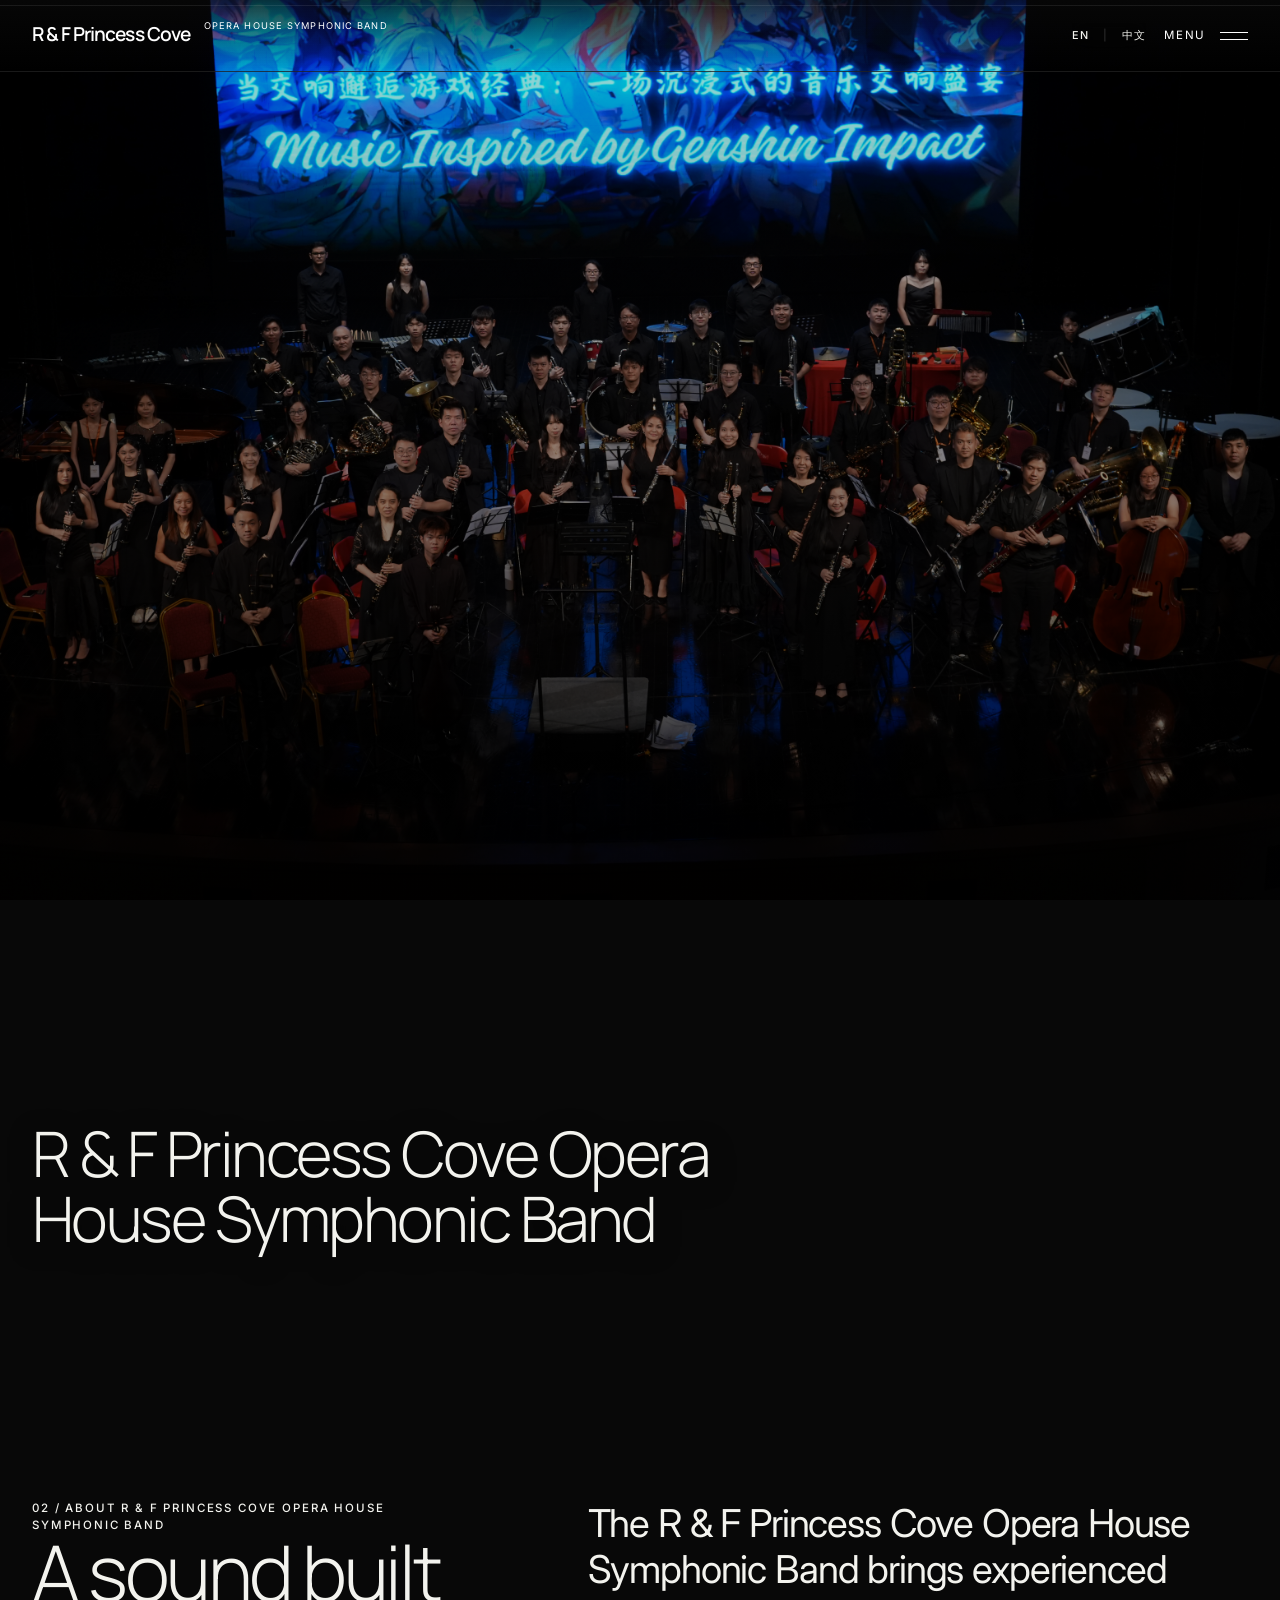
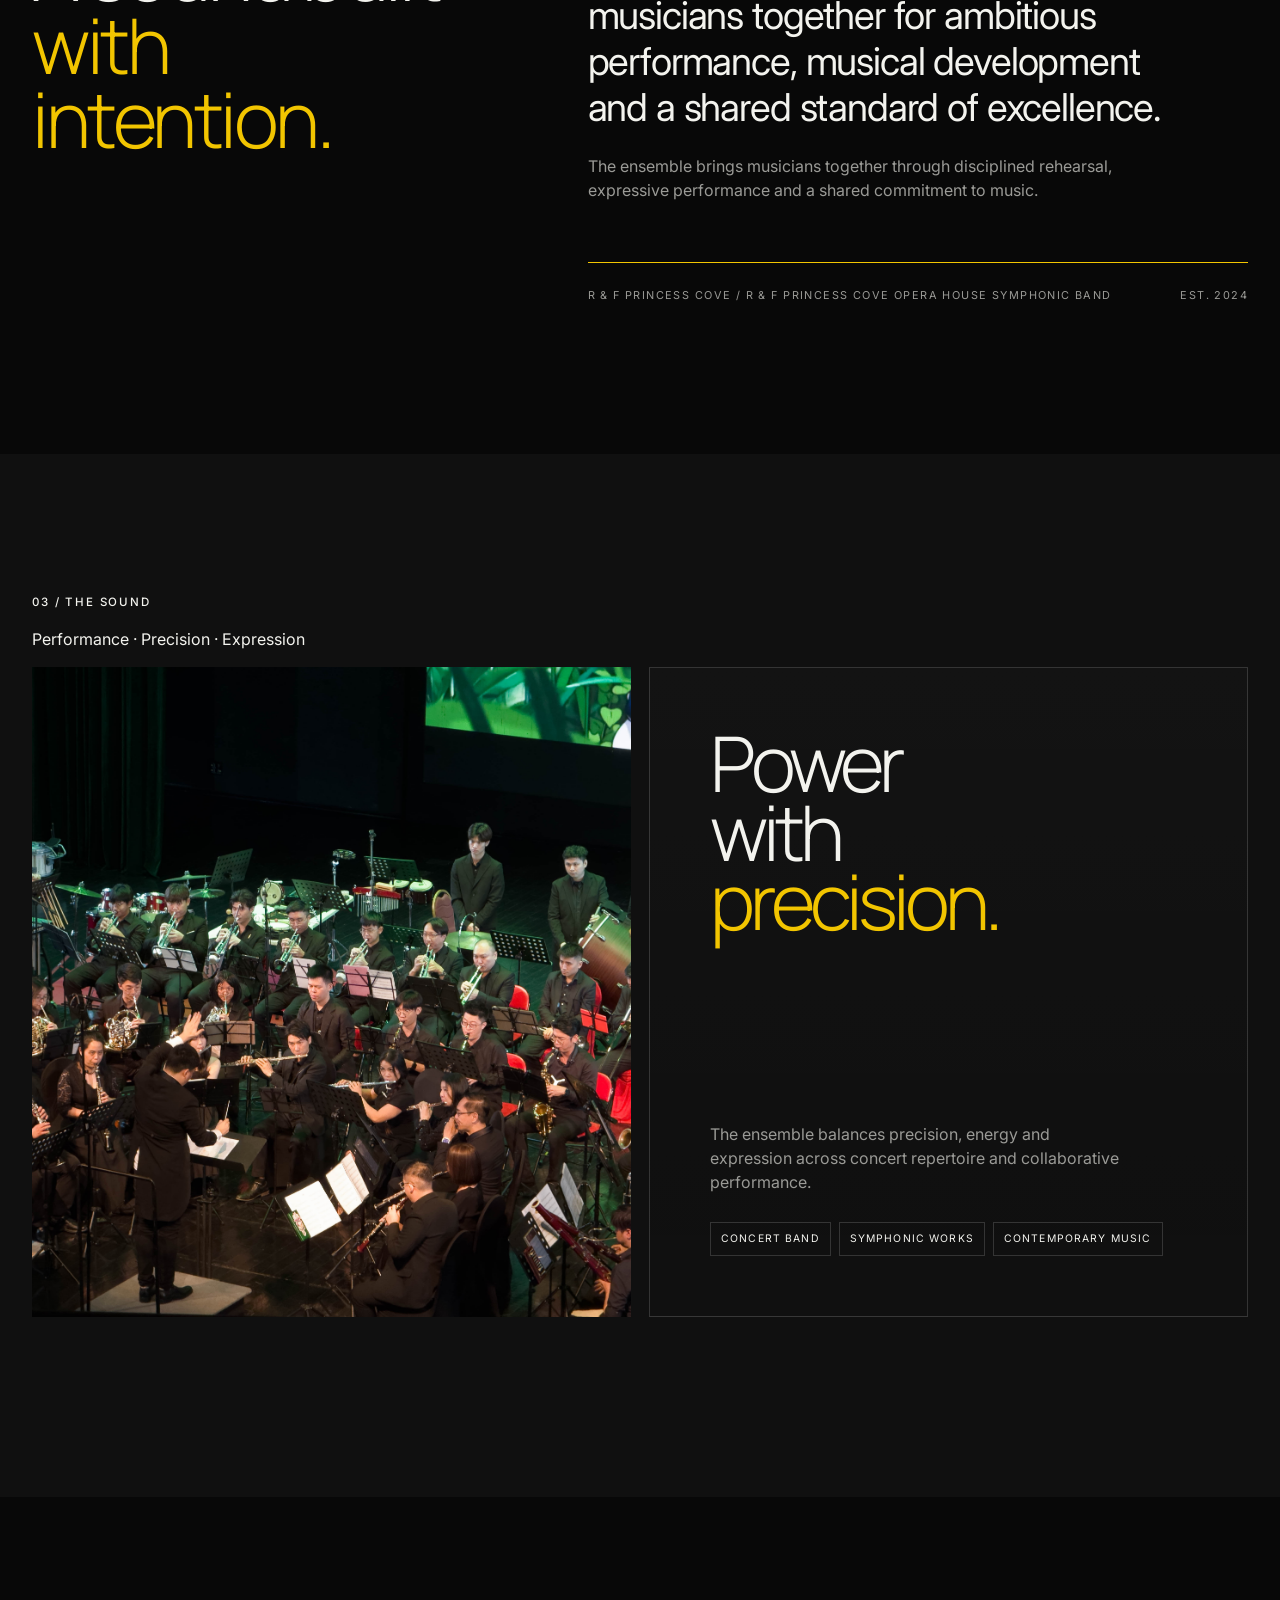
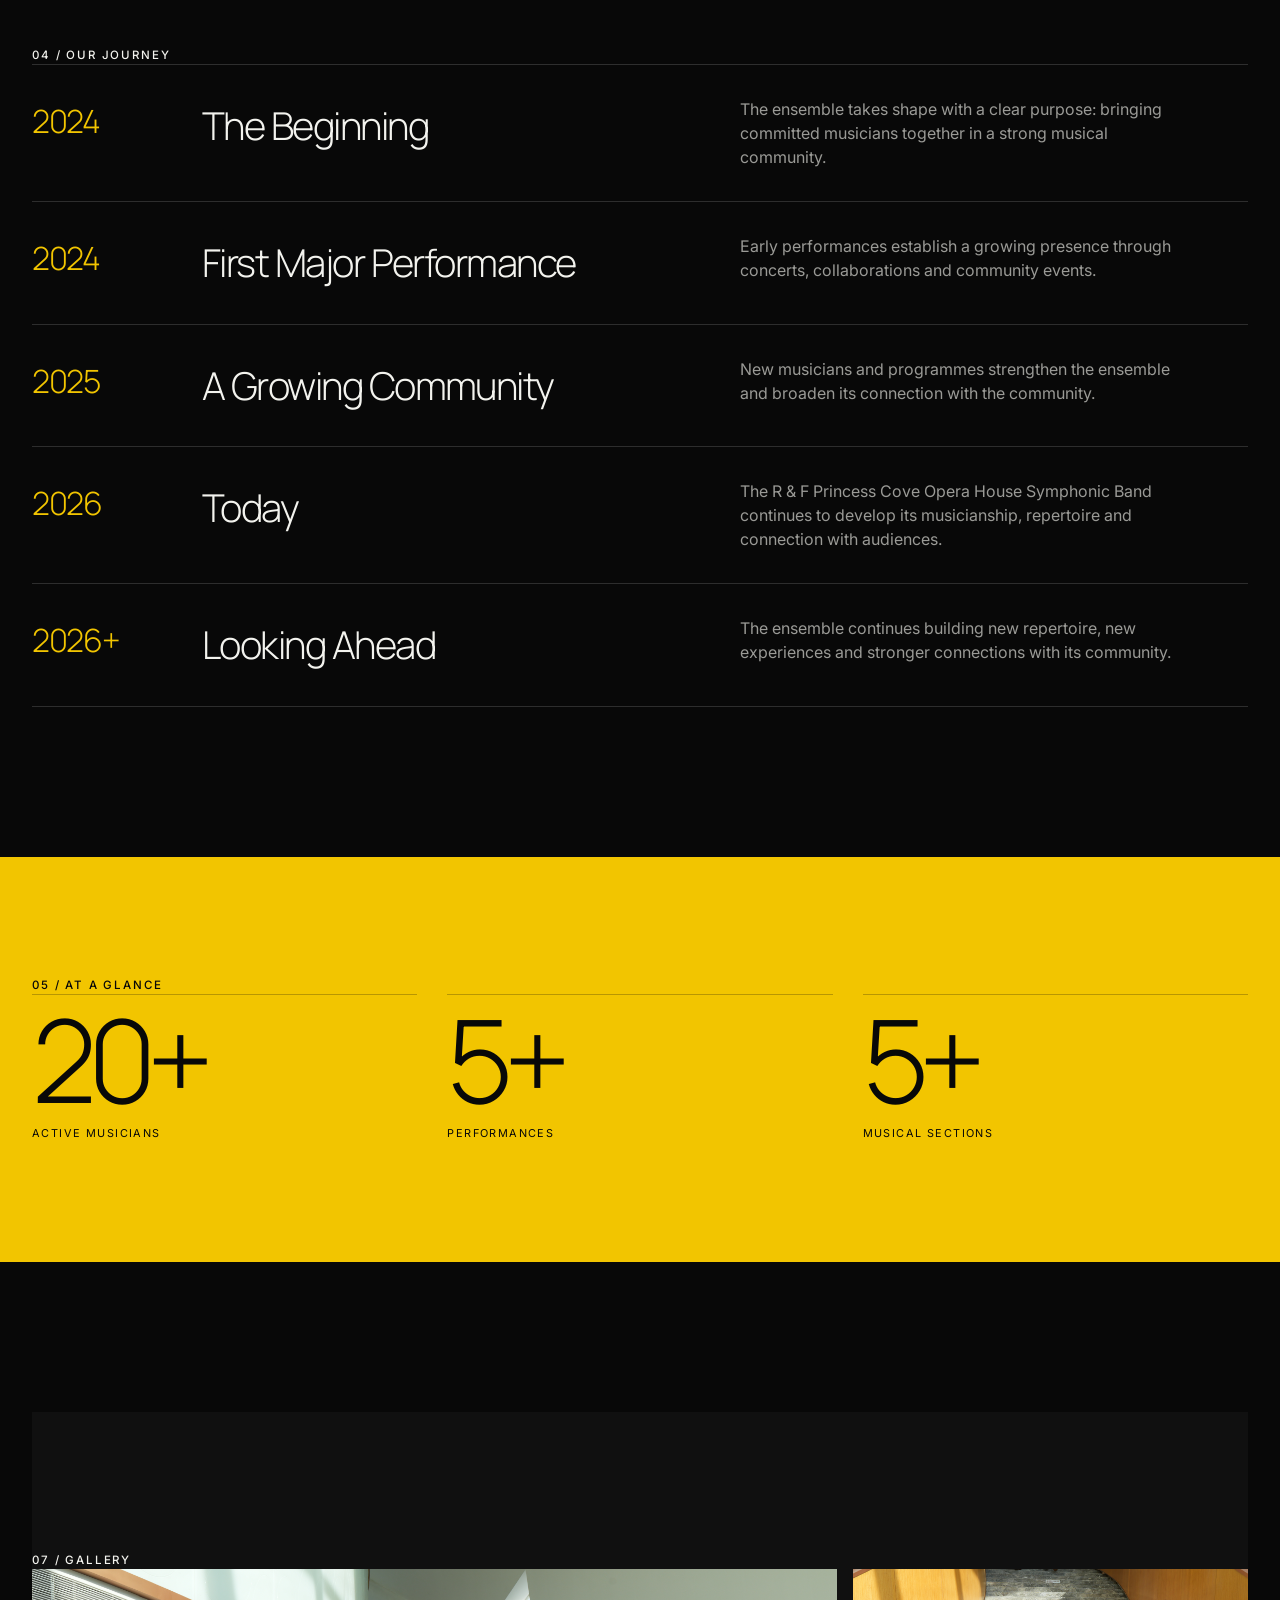
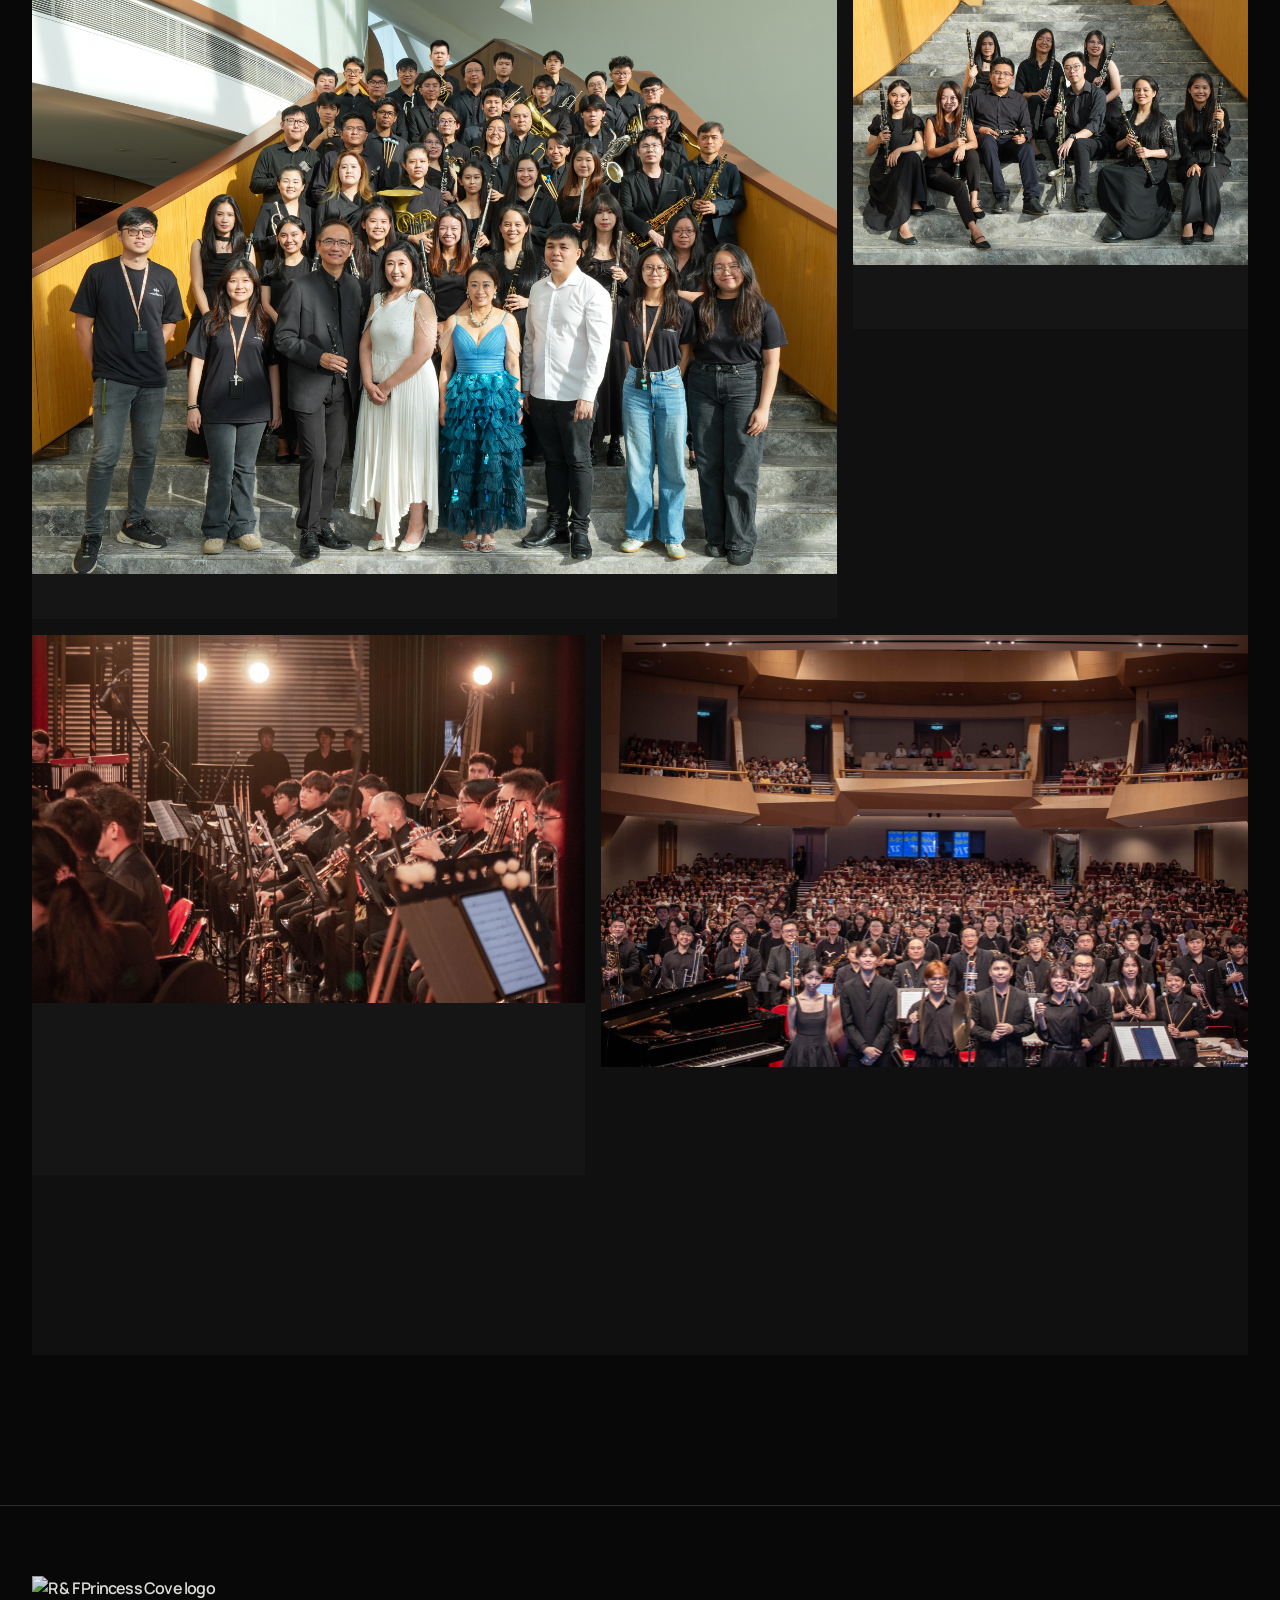
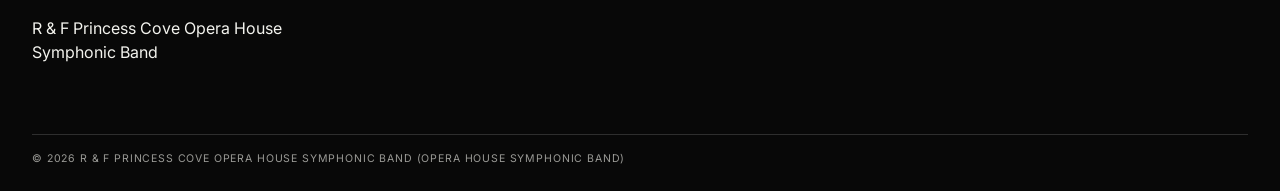
==== master-band.html @ afe21efc "first upload" ====
<!DOCTYPE html>

<html lang="en">
<head>
<meta charset="utf-8"/>
<meta content="width=device-width, initial-scale=1.0" name="viewport"/>
<meta content="Discover the R &amp; F Princess Cove Opera House Symphonic Band (Opera House Symphonic Band)." name="description"/>
<title data-bilingual="" data-en="R &amp; F Princess Cove Opera House Symphonic Band (Opera House Symphonic Band)" data-zh="查丽苏菲雅歌剧院管乐团">R &amp; F Princess Cove Opera House Symphonic Band (Opera House Symphonic Band)</title>
<link href="https://fonts.googleapis.com" rel="preconnect"/>
<link crossorigin="" href="https://fonts.gstatic.com" rel="preconnect"/>
<link href="https://fonts.googleapis.com/css2?family=Inter:wght@300;400;500&amp;family=Manrope:wght@300;400;500;600&amp;display=swap" rel="stylesheet"/>
<link href="css/base.css" rel="stylesheet"/>
<link href="css/components.css" rel="stylesheet"/>
<link href="css/band.css" rel="stylesheet"/>
</head>
<body data-page="master-band">
<a class="skip-link" data-bilingual="" data-en="Skip to content" data-zh="跳到主要内容" href="#main-content">Skip to content</a>
<div class="scroll-progress" data-scroll-progress=""></div>
<header class="site-header" data-header=""><a aria-label="R &amp; F Princess Cove home" class="brand" href="index.html"><span class="brand-mark" data-bilingual="" data-en="R &amp; F Princess Cove" data-zh="R &amp; F Princess Cove">R &amp; F Princess Cove</span><span class="brand-subtitle" data-bilingual="" data-en="OPERA HOUSE SYMPHONIC BAND" data-zh="歌剧院管乐团">OPERA HOUSE SYMPHONIC BAND</span></a><div class="header-controls"><button aria-label="Change language" class="language-toggle" data-language-switch="true" type="button"><span>EN</span><span aria-hidden="true" class="lang-divider">|</span><span>中文</span></button><button aria-controls="site-menu" aria-expanded="false" class="menu-toggle" data-menu-toggle="" type="button"><span data-bilingual="" data-en="MENU" data-zh="菜单">MENU</span><span aria-hidden="true" class="menu-icon"><i></i><i></i></span></button></div></header>
<div aria-hidden="true" class="menu-overlay" data-menu="" id="site-menu"><div class="menu-shell"><div class="menu-head"><div class="menu-brand-block"><span class="menu-kicker" data-bilingual="" data-en="R &amp; F PRINCESS COVE" data-zh="R &amp; F PRINCESS COVE">R &amp; F PRINCESS COVE</span><span class="menu-caption" data-bilingual="" data-en="OPERA HOUSE SYMPHONIC BAND" data-zh="歌剧院管乐团">OPERA HOUSE SYMPHONIC BAND</span></div><button aria-label="Close menu" class="menu-close" data-menu-toggle-close="" type="button"><span data-bilingual="" data-en="CLOSE" data-zh="关闭">CLOSE</span> ×</button></div><div class="menu-layout"><nav aria-label="Main navigation" class="menu-primary"><a class="menu-main-link" data-menu-link="" href="index.html"><span data-bilingual="" data-en="Home" data-zh="首页">Home</span><small>01</small></a><a class="menu-main-link" data-menu-link="" href="master-band.html"><span data-bilingual="" data-en="R &amp; F Princess Cove Opera House Symphonic Band" data-zh="查丽苏菲雅歌剧院管乐团">R &amp; F Princess Cove Opera House Symphonic Band</span><small>02</small></a><a class="menu-main-link" data-menu-link="" href="youth-band.html"><span data-bilingual="" data-en="R &amp; F Princess Cove Opera House Youth Symphonic Band" data-zh="查丽苏菲雅歌剧院青年团">R &amp; F Princess Cove Opera House Youth Symphonic Band</span><small>03</small></a><a class="menu-main-link" data-menu-link="" href="contact.html"><span data-bilingual="" data-en="Contact" data-zh="联系我们">Contact</span><small>04</small></a></nav><aside aria-label="Band shortcuts" class="menu-featured"><a class="menu-band-card menu-band-master" data-menu-link="" href="master-band.html"><span class="menu-band-card-bg"></span><span class="menu-band-card-copy"><span class="menu-band-meta" data-bilingual="" data-en="R &amp; F Princess Cove Opera House Symphonic Band" data-zh="查丽苏菲雅歌剧院管乐团">R &amp; F Princess Cove Opera House Symphonic Band</span><strong>01</strong><span class="menu-band-card-title" data-bilingual="" data-en="R &amp; F Princess Cove Opera House Symphonic Band" data-zh="查丽苏菲雅歌剧院管乐团">R &amp; F Princess Cove Opera House Symphonic Band</span><span class="menu-band-cta" data-bilingual="" data-en="Open page ↗" data-zh="进入页面 ↗">Open page ↗</span></span></a><a class="menu-band-card menu-band-youth" data-menu-link="" href="youth-band.html"><span class="menu-band-card-bg"></span><span class="menu-band-card-copy"><span class="menu-band-meta" data-bilingual="" data-en="Youth" data-zh="青年团">Youth</span><strong>02</strong><span class="menu-band-card-title" data-bilingual="" data-en="R &amp; F Princess Cove Opera House Youth Symphonic Band" data-zh="查丽苏菲雅歌剧院青年团">R &amp; F Princess Cove Opera House Youth Symphonic Band</span><span class="menu-band-cta" data-bilingual="" data-en="Open page ↗" data-zh="进入页面 ↗">Open page ↗</span></span></a></aside></div></div></div>
<main id="main-content">
<section class="band-hero">
<div class="band-hero-media" data-band-hero="">
<div class="media-placeholder master-placeholder"><img alt="R &amp; F Princess Cove Opera House Symphonic Band placeholder hero artwork" src="assets/images/master/hero.JPG"/></div>
<div class="band-hero-overlay"></div>
</div>
<div class="band-hero-content">
<div class="band-hero-meta">
<div>
<h1 class="band-hero-title" data-band-title="" data-bilingual="" data-en="R &amp; F Princess Cove Opera House Symphonic Band" data-zh="查丽苏菲雅歌剧院管乐团">R &amp; F Princess Cove Opera House Symphonic Band</h1>
</div>
</div>
</div>
</section>
<section class="band-intro section-dark">
<div class="container band-intro-grid">
<div>
<p class="eyebrow" data-bilingual="" data-en="02 / About R &amp; F Princess Cove Opera House Symphonic Band" data-zh="02 / 关于查丽苏菲雅歌剧院管乐团">02 / About R &amp; F Princess Cove Opera House Symphonic Band</p>
<h2 class="display-title"><span data-bilingual="" data-en="A sound built" data-zh="以音乐建立">A sound built</span><br/><em data-bilingual="" data-en="with intention." data-zh="初心与坚持。">with intention.</em></h2>
</div>
<div class="band-intro-copy">
<p data-bilingual="" data-en="The R &amp; F Princess Cove Opera House Symphonic Band brings experienced musicians together for ambitious performance, musical development and a shared standard of excellence." data-zh="R &amp; F Princess Cove Opera House Symphonic Band 汇聚经验丰富的乐手，通过高质量演出、音乐发展与共同的专业标准，持续提升团队的音乐表现。">The R &amp; F Princess Cove Opera House Symphonic Band brings experienced musicians together for ambitious performance, musical development and a shared standard of excellence.</p>
<p class="muted" data-bilingual="" data-en="The ensemble brings musicians together through disciplined rehearsal, expressive performance and a shared commitment to music." data-zh="乐团通过纪律性的排练、富有表现力的演出，以及对音乐的共同投入，将乐手凝聚在一起。">The ensemble brings musicians together through disciplined rehearsal, expressive performance and a shared commitment to music.</p>
<div class="band-intro-rule"></div>
<div class="band-intro-label"><span data-bilingual="" data-en="R &amp; F Princess Cove / R &amp; F Princess Cove Opera House Symphonic Band" data-zh="R &amp; F Princess Cove / 查丽苏菲雅歌剧院管乐团">R &amp; F Princess Cove / R &amp; F Princess Cove Opera House Symphonic Band</span><span data-bilingual="" data-en="EST. 2024" data-zh="成立于 2024">EST. 2024</span></div>
</div>
</div>
</section>
<section class="sound-section">
<div class="container">
<div class="section-heading-row">
<p class="eyebrow" data-bilingual="" data-en="03 / The Sound" data-zh="03 / 音乐表现">03 / The Sound</p>
<p class="section-note" data-bilingual="" data-en="Performance · Precision · Expression" data-zh="精准 · 的演奏">Performance · Precision · Expression</p>
</div>
<div class="sound-grid">
<div class="sound-feature media-placeholder master-placeholder"><img alt="R &amp; F Princess Cove Opera House Symphonic Band performance placeholder" loading="lazy" src="assets/images/master/Band00.jpg"/></div>
<div class="sound-copy">
<h2 class="master-sound-title"><span data-bilingual="" data-en="Power" data-zh="掌握">Power</span><br/><span data-bilingual="" data-en="with" data-zh="精准的">with</span><br/><em data-bilingual="" data-en="precision." data-zh="演奏">precision.</em></h2>
<div>
<p data-bilingual="" data-en="The ensemble balances precision, energy and expression across concert repertoire and collaborative performance." data-zh="乐团在音乐会曲目与合作演出中，兼顾精准、能量与表现力。">The ensemble balances precision, energy and expression across concert repertoire and collaborative performance.</p>
<div class="sound-tags" style="margin-top:28px;">
<span data-bilingual="" data-en="Concert Band" data-zh="管乐团作品">Concert Band</span><span data-bilingual="" data-en="Symphonic Works" data-zh="交响作品">Symphonic Works</span><span data-bilingual="" data-en="Contemporary Music" data-zh="当代音乐">Contemporary Music</span>
</div>
</div>
</div>
</div>
</div>
</section>
<section class="timeline-section section-dark">
<div class="container">
<div class="section-heading-row">
<p class="eyebrow" data-bilingual="" data-en="04 / Our Journey" data-zh="04 / 乐团历程">04 / Our Journey</p>
</div>
<div class="timeline">
<article class="timeline-item"><div class="timeline-year">2024</div><h3 data-bilingual="" data-en="The Beginning" data-zh="创立">The Beginning</h3><p data-bilingual="" data-en="The ensemble takes shape with a clear purpose: bringing committed musicians together in a strong musical community." data-zh="乐团以明确的目标成立，将投入音乐的乐手凝聚成一个紧密的音乐社群。">The ensemble takes shape with a clear purpose: bringing committed musicians together in a strong musical community.</p></article>
<article class="timeline-item"><div class="timeline-year">2024</div><h3 data-bilingual="" data-en="First Major Performance" data-zh="首次重要演出">First Major Performance</h3><p data-bilingual="" data-en="Early performances establish a growing presence through concerts, collaborations and community events." data-zh="早期通过音乐会、合作演出与社区活动逐步建立乐团的舞台经验与影响力。">Early performances establish a growing presence through concerts, collaborations and community events.</p></article>
<article class="timeline-item"><div class="timeline-year">2025</div><h3 data-bilingual="" data-en="A Growing Community" data-zh="不断成长的社群">A Growing Community</h3><p data-bilingual="" data-en="New musicians and programmes strengthen the ensemble and broaden its connection with the community." data-zh="更多乐手与音乐项目加入，让乐团持续成长，并扩大与社区之间的联系。">New musicians and programmes strengthen the ensemble and broaden its connection with the community.</p></article>
<article class="timeline-item"><div class="timeline-year">2026</div><h3 data-bilingual="" data-en="Today" data-zh="现在">Today</h3><p data-bilingual="" data-en="The R &amp; F Princess Cove Opera House Symphonic Band continues to develop its musicianship, repertoire and connection with audiences." data-zh="查丽苏菲雅歌剧院管乐团持续提升演奏能力、丰富曲目，并加强与观众之间的联系。">The R &amp; F Princess Cove Opera House Symphonic Band continues to develop its musicianship, repertoire and connection with audiences.</p></article>
<article class="timeline-item"><div class="timeline-year">2026+</div><h3 data-bilingual="" data-en="Looking Ahead" data-zh="展望未来">Looking Ahead</h3><p data-bilingual="" data-en="The ensemble continues building new repertoire, new experiences and stronger connections with its community." data-zh="乐团将继续拓展新的曲目、演出经验，并与社区建立更紧密的联系。">The ensemble continues building new repertoire, new experiences and stronger connections with its community.</p></article></div>
</div>
</section>
<section class="band-numbers">
<div class="container">
<div class="section-heading-row dark-heading">
<p class="eyebrow" data-bilingual="" data-en="05 / At a glance" data-zh="05 / 数据一览">05 / At a glance</p>
</div>
<div class="band-number-grid">
<div class="band-number"><strong>20+</strong><span data-bilingual="" data-en="Active Musicians" data-zh="活跃乐手">Active Musicians</span></div>
<div class="band-number"><strong>5+</strong><span data-bilingual="" data-en="Performances" data-zh="演出">Performances</span></div>
<div class="band-number"><strong>5+</strong><span data-bilingual="" data-en="Musical Sections" data-zh="声部">Musical Sections</span></div>
</div>
</div>
</section>
<section class="activity-section section-dark">
<div class="container activity-grid">
<!--<div>
<p class="eyebrow" data-bilingual="" data-en="06 / What We Do" data-zh="06 / 我们的工作">06 / What We Do</p>
<h2 class="display-title"><span data-bilingual="" data-en="More than" data-zh="不只是">More than</span><br/><em data-bilingual="" data-en="performance." data-zh="演出。">performance.</em></h2>
<p class="muted" data-bilingual="" data-en="Rehearsals, performances and collaborative projects form the rhythm of the ensemble throughout the year." data-zh="排练、演出与合作项目构成乐团全年音乐活动的节奏。" style="max-width:470px;margin-top:32px;">Rehearsals, performances and collaborative projects form the rhythm of the ensemble throughout the year.</p>
</div>
<div class="activity-list">
<div class="activity"><span class="activity-index">01</span><span class="activity-title" data-bilingual="" data-en="Concert Performances" data-zh="音乐会演出">Concert Performances</span><span class="activity-arrow">↗</span></div>
<div class="activity"><span class="activity-index">02</span><span class="activity-title" data-bilingual="" data-en="Community Events" data-zh="社区活动">Community Events</span><span class="activity-arrow">↗</span></div>
<div class="activity"><span class="activity-index">03</span><span class="activity-title" data-bilingual="" data-en="Collaborations" data-zh="合作演出">Collaborations</span><span class="activity-arrow">↗</span></div>
<div class="activity"><span class="activity-index">04</span><span class="activity-title" data-bilingual="" data-en="Musician Development" data-zh="乐手发展">Musician Development</span><span class="activity-arrow">↗</span></div>
</div>
</div>
</section> -->
<section class="band-gallery">
<div class="container">
<div class="section-heading-row">
<p class="eyebrow" data-bilingual="" data-en="07 / Gallery" data-zh="07 / 相册">07 / Gallery</p>
</div>
<div class="band-gallery-grid">
<div class="band-gallery-tile large media-placeholder master-placeholder"><img alt="R &amp; F Princess Cove Opera House Symphonic Band concert placeholder" loading="lazy" src="assets/images/master/Band01.jpg"/></div>
<div class="band-gallery-tile media-placeholder"><img alt="R &amp; F Princess Cove Opera House Symphonic Band rehearsal placeholder" loading="lazy" src="assets/images/master/Band02.jpg"/></div>
<div class="band-gallery-tile tall media-placeholder"><img alt="R &amp; F Princess Cove Opera House Symphonic Band section placeholder" loading="lazy" src="assets/images/master/Band03.jpg"/></div>
<div class="band-gallery-tile wide media-placeholder"><img alt="R &amp; F Princess Cove Opera House Symphonic Band community placeholder" loading="lazy" src="assets/images/master/Band04.jpg"/></div>
</div>
</div>
</section>
<section class="band-cta section-dark">
<div class="container band-cta-inner">
<div class="band-cta-copy">
<p class="eyebrow" data-bilingual="" data-en="08 / Interested in joining?" data-zh="08 / 有兴趣加入？">08 / Interested in joining?</p>
<h2 class="display-title"><span data-bilingual="" data-en="Find your place" data-zh="找到属于你的">Find your place</span><br/><em data-bilingual="" data-en="in the R &amp; F Princess Cove Opera House Symphonic Band." data-zh="查丽苏菲雅歌剧院管乐团中的位置。">in the R &amp; F Princess Cove Opera House Symphonic Band.</em></h2>
<p data-bilingual="" data-en="Interested musicians can use the contact information provided by the organisation to learn more about membership and enquiries." data-zh="有兴趣的乐手可通过网站提供的负责人资讯，了解加入方式及相关咨询。">Interested musicians can use the contact information provided by the organisation to learn more about membership and enquiries.</p>
</div>
<div class="join-links">
<a class="button button-light" data-bilingual="" data-en="R &amp; F Princess Cove Opera House Symphonic Band Contact" data-zh="查丽苏菲雅歌剧院管乐团 联系方式" href="contact.html#master-contact">R &amp; F Princess Cove Opera House Symphonic Band Contact</a>
<a class="button button-outline" data-bilingual="" data-en="Explore R &amp; F Princess Cove Opera House Youth Symphonic Band" data-zh="探索查丽苏菲雅歌剧院青年团" href="youth-band.html">Explore R &amp; F Princess Cove Opera House Youth Symphonic Band</a>
</div>
</div>
</section>
</main>
<footer class="site-footer">
<div class="container footer-top">
<div><div class="footer-mark"><img alt="R &amp; F Princess Cove logo" src="https://jb-princesscove.com/assets/rnf-princess-cove-logo-CxdgSK-x.png"/></div><p>R &amp; F Princess Cove Opera House<br/>Symphonic Band</p></div>
</div>
<div class="container footer-bottom"><span data-bilingual="" data-en="© 2026 R &amp; F Princess Cove Opera House Symphonic Band (Opera House Symphonic Band)" data-zh="© 2026 R &amp; F Princess Cove Opera House Symphonic Band (Opera House Symphonic Band)">© 2026 R &amp; F Princess Cove Opera House Symphonic Band (Opera House Symphonic Band)</span></div>
</footer>
<script src="https://cdn.jsdelivr.net/npm/gsap@3.13.0/dist/gsap.min.js"></script>
<script src="https://cdn.jsdelivr.net/npm/gsap@3.13.0/dist/ScrollTrigger.min.js"></script>
<script src="js/language.js"></script>
<script src="js/navigation.js"></script>
<script>
    if (window.gsap) {
      gsap.registerPlugin(ScrollTrigger);
      const media = document.querySelector('[data-band-hero]');
      const title = document.querySelector('[data-band-title]');
      const line = document.querySelector('.band-hero-scroll .scroll-line');
      gsap.timeline({scrollTrigger:{trigger:'.band-hero',start:'top top',end:'bottom bottom',scrub:1}})
        .to(media,{scale:.80,borderRadius:18,ease:'none'},0)
        .to(line,{scaleY:0,transformOrigin:'top',ease:'none'},0);
      gsap.utils.toArray('.timeline-item, .activity, .band-gallery-tile').forEach((el,i)=>{
        gsap.from(el,{y:45,opacity:0,duration:.8,ease:'power3.out',scrollTrigger:{trigger:el,start:'top 84%',once:true},delay:(i%4)*.03});
      });
    }
  </script>
</body>
</html>
---- css/base.css ----
:root {
  --black: #080808;
  --black-soft: #101010;
  --white: #f3f3ee;
  --gray: #9a9a96;
  --line: rgba(243, 243, 238, 0.16);
  --yellow: #f2c500;
  --yellow-soft: #f6d64b;
  --container: min(1220px, calc(100vw - 64px));
  --display: 'Manrope', sans-serif;
  --body: 'Inter', sans-serif;
}

* { box-sizing: border-box; }
html { scroll-behavior: smooth; scroll-padding-top: 90px; }
body {
  margin: 0;
  overflow-x: hidden;
  background: var(--black);
  color: var(--white);
  font-family: var(--body);
  font-weight: 400;
  line-height: 1.5;
}
body.menu-open { overflow: hidden; }
a { color: inherit; text-decoration: none; }
button { font: inherit; }
img { display: block; width: 100%; }

.container { width: var(--container); margin: 0 auto; }
.section-dark { background: var(--black); }
.section-yellow { background: var(--yellow); color: var(--black); }

.eyebrow {
  margin: 0;
  font-size: 0.72rem;
  letter-spacing: 0.16em;
  text-transform: uppercase;
  font-weight: 500;
}

.display-title {
  margin: 0;
  font-family: var(--display);
  font-size: clamp(3.2rem, 7vw, 7.5rem);
  line-height: 0.92;
  font-weight: 300;
  letter-spacing: -0.06em;
}
.display-title em { font-style: normal; color: var(--yellow); }
.muted { color: var(--gray); }

@media (max-width: 800px) {
  :root { --container: min(100% - 36px, 680px); }
  .display-title { font-size: clamp(3rem, 15vw, 5rem); }
}

/* V5 visual system refinement */
::selection { background: var(--yellow); color: var(--black); }
html { scrollbar-color: var(--yellow) var(--black); }
body { -webkit-font-smoothing: antialiased; text-rendering: optimizeLegibility; }
img { height: auto; }
.display-title em { text-wrap: balance; }

.scroll-progress {
  position: fixed;
  inset: 0 auto auto 0;
  z-index: 100;
  height: 2px;
  width: 0%;
  background: var(--yellow);
  transform-origin: left center;
  pointer-events: none;
}

.reveal-up { will-change: transform, opacity; }

@media (prefers-reduced-motion: reduce) {
  html { scroll-behavior: auto; }
  *, *::before, *::after { animation-duration: .001ms !important; animation-iteration-count: 1 !important; transition-duration: .001ms !important; }
}

.contact-option { position:relative; overflow:hidden; }
.contact-option::after { content:''; position:absolute; left:0; bottom:0; width:70px; height:2px; background:var(--yellow); transform:scaleX(0); transform-origin:left; transition:transform .35s ease; }
.contact-option:hover::after { transform:scaleX(1); }
.contact-option h2 { transition:color .25s ease, transform .25s ease; }
.contact-option:hover h2 { color:var(--yellow); transform:translateX(4px); }


/* V7 accessibility + interaction polish */
:focus-visible {
  outline: 2px solid var(--yellow);
  outline-offset: 5px;
}
button, a { -webkit-tap-highlight-color: transparent; }
::selection { background: var(--yellow); color: var(--black); }
.media-placeholder { background: #151515; }
@media (max-width: 600px) {
  html { scroll-padding-top: 72px; }
}


.skip-link {
  position: fixed;
  top: 10px;
  left: 10px;
  z-index: 120;
  padding: 10px 14px;
  background: var(--yellow);
  color: var(--black);
  transform: translateY(-150%);
  transition: transform .2s ease;
  font-size: .72rem;
  letter-spacing: .08em;
  text-transform: uppercase;
}
.skip-link:focus { transform: translateY(0); }


/* V12 typography stability: large titles stay readable and do not overlap. */
.display-title {
  font-size: clamp(2.8rem, 6vw, 6.2rem);
  line-height: .96;
  letter-spacing: -.045em;
  max-width: 12ch;
  text-wrap: balance;
  overflow-wrap: anywhere;
}

@media (max-width: 700px) {
  .display-title {
    font-size: clamp(2.35rem, 11vw, 4.4rem);
    line-height: .98;
    max-width: 10ch;
  }
}
---- css/components.css ----
.site-header {
  position: fixed;
  inset: 0 0 auto;
  z-index: 50;
  display: flex;
  justify-content: space-between;
  align-items: flex-start;
  padding: 28px 32px;
  pointer-events: none;
  mix-blend-mode: difference;
}
.site-header > * { pointer-events: auto; }

.brand { display: inline-flex; align-items: flex-start; gap: 14px; color: white; }
.brand-mark, .footer-mark {
  font-family: var(--display);
  font-weight: 600;
  letter-spacing: -0.05em;
}
.brand-mark { font-size: 1.2rem; }
.brand-subtitle { font-size: 0.58rem; line-height: 1.25; letter-spacing: 0.12em; }

.menu-toggle {
  border: 0;
  background: transparent;
  color: white;
  display: flex;
  gap: 14px;
  align-items: center;
  cursor: pointer;
  font-size: 0.72rem;
  letter-spacing: 0.15em;
}
.menu-icon { width: 28px; display: grid; gap: 6px; }
.menu-icon i { display: block; height: 1px; width: 100%; background: currentColor; transition: transform .3s ease; }
.menu-toggle[aria-expanded="true"] .menu-icon i:first-child { transform: translateY(3.5px) rotate(45deg); }
.menu-toggle[aria-expanded="true"] .menu-icon i:last-child { transform: translateY(-3.5px) rotate(-45deg); }

.menu-overlay {
  position: fixed;
  inset: 0;
  z-index: 40;
  background: var(--black);
  transform: translateY(-100%);
  visibility: hidden;
}
.menu-inner { min-height: 100%; width: var(--container); margin: 0 auto; padding: 150px 0 40px; display: flex; flex-direction: column; }
.menu-links { margin-top: 32px; display: grid; }
.menu-links a {
  display: flex;
  justify-content: space-between;
  align-items: baseline;
  border-bottom: 1px solid var(--line);
  padding: 18px 0 22px;
  font-family: var(--display);
  font-weight: 300;
  font-size: clamp(3rem, 7vw, 7rem);
  letter-spacing: -0.06em;
  transition: color .25s ease, padding-left .25s ease;
}
.menu-links a span { font-family: var(--body); font-size: .72rem; color: var(--gray); letter-spacing: .1em; }
.menu-links a:hover { color: var(--yellow); padding-left: 14px; }
.menu-footer { margin-top: auto; padding-top: 24px; display: flex; justify-content: space-between; color: var(--gray); font-size: .7rem; letter-spacing: .08em; text-transform: uppercase; }

.button {
  display: inline-flex;
  gap: 18px;
  align-items: center;
  justify-content: space-between;
  padding: 15px 18px;
  min-width: 190px;
  border: 1px solid transparent;
  text-transform: uppercase;
  letter-spacing: .12em;
  font-size: .68rem;
  transition: transform .25s ease, background .25s ease, color .25s ease;
}
.button:hover { transform: translateY(-3px); }
.button-light { background: var(--white); color: var(--black); }
.button-light:hover { background: var(--yellow); }
.button-outline { border-color: rgba(243,243,238,.4); color: var(--white); }
.button-outline:hover { border-color: var(--yellow); color: var(--yellow); }

.text-link {
  display: inline-flex;
  gap: 10px;
  align-items: center;
  text-transform: uppercase;
  letter-spacing: .12em;
  font-size: .68rem;
  border-bottom: 1px solid var(--yellow);
  padding-bottom: 5px;
}
.text-link span { color: var(--yellow); }

@media (max-width: 700px) {
  .site-header { padding: 20px 18px; }
  .brand-subtitle { display: none; }
  .menu-inner { padding-top: 120px; }
  .menu-links a { font-size: clamp(2.8rem, 15vw, 5rem); }
  .menu-footer { flex-direction: column; gap: 6px; }
}

/* Global footer refinement */
.site-footer {
  background: var(--black);
  border-top: 1px solid var(--line);
  padding: 70px 0 24px;
}
.site-footer .footer-grid {
  width: var(--container);
  margin: 0 auto;
  display: grid;
  grid-template-columns: 1.2fr .8fr .8fr;
  gap: 40px;
}
.site-footer .footer-brand {
  font-family: var(--display);
  font-size: clamp(2.5rem, 6vw, 6.5rem);
  font-weight: 300;
  line-height: .9;
  letter-spacing: -.06em;
}
.site-footer .footer-meta {
  color: var(--gray);
  font-size: .7rem;
  letter-spacing: .1em;
  text-transform: uppercase;
}
.site-footer .footer-links { display:grid; gap:10px; align-content:start; }
.site-footer .footer-links a { color:var(--white); font-size:.8rem; }
.site-footer .footer-links a:hover { color:var(--yellow); }
.site-footer .footer-bottom {
  width: var(--container);
  margin: 70px auto 0;
  padding-top: 16px;
  border-top: 1px solid var(--line);
  display:flex;
  justify-content:space-between;
  gap:20px;
  color:var(--gray);
  font-size:.66rem;
  letter-spacing:.08em;
  text-transform:uppercase;
}
@media (max-width:800px) {
  .site-footer .footer-grid { grid-template-columns:1fr; gap:28px; }
  .site-footer .footer-bottom { flex-direction:column; margin-top:45px; }
}

/* V5 navigation / control polish */
.site-header::after {
  content: '';
  position: absolute;
  inset: 0;
  height: 1px;
  background: rgba(243,243,238,.18);
  transform: translateY(calc(100% + 4px));
  opacity: .45;
}
.brand { transition: opacity .25s ease, transform .25s ease; }
.brand:hover { opacity: .78; transform: translateY(-1px); }
.menu-toggle { position: relative; padding: 7px 0; }
.menu-toggle::after { content:''; position:absolute; left:0; right:42px; bottom:0; height:1px; background: currentColor; transform: scaleX(0); transform-origin:left; transition:transform .3s ease; }
.menu-toggle:hover::after { transform:scaleX(1); }
.button, .text-link { position:relative; overflow:hidden; }
.button span, .text-link span { display:inline-block; transition: transform .3s ease; }
.button:hover span, .text-link:hover span { transform: translate(3px,-3px); }
.site-footer .footer-mark { width: min(260px, 70vw); }
.site-footer .footer-mark img { width:100%; max-width:260px; opacity:.9; }

@media (max-width:700px) {
  .site-header::after { transform: translateY(calc(100% + 2px)); }
  .site-footer .footer-mark { width: 220px; }
}


/* V7 header state */
.site-header.is-scrolled {
  background: rgba(8,8,8,.72);
  backdrop-filter: blur(14px);
  -webkit-backdrop-filter: blur(14px);
}
.site-header.is-scrolled::after { opacity: .8; }
.menu-overlay { overscroll-behavior: contain; }
.menu-links a[aria-current="page"] { color: var(--yellow); }
@media (max-width: 700px) {
  .site-header.is-scrolled { background: rgba(8,8,8,.82); }
}

/* V8 menu redesign ------------------------------------------------------- */
.menu-overlay {
  position: fixed;
  inset: 0;
  z-index: 60;
  visibility: hidden;
  opacity: 0;
  background: var(--black);
  color: var(--white);
  transform: translateY(-8px);
  overflow-y: auto;
  overscroll-behavior: contain;
}
.menu-shell {
  width: var(--container);
  min-height: 100%;
  margin: 0 auto;
  padding: 118px 0 28px;
  display: flex;
  flex-direction: column;
}
.menu-topline,
.menu-bottomline {
  display: flex;
  justify-content: space-between;
  align-items: center;
  gap: 20px;
}
.menu-topline {
  padding-bottom: 22px;
  border-bottom: 1px solid var(--line);
}
.menu-page-label,
.menu-bottomline {
  color: var(--gray);
  font-size: .68rem;
  letter-spacing: .11em;
  text-transform: uppercase;
}
.menu-layout {
  flex: 1;
  display: grid;
  grid-template-columns: minmax(0, 1.12fr) minmax(300px, .78fr);
  gap: clamp(40px, 7vw, 110px);
  padding: 42px 0 58px;
}
.menu-primary {
  display: flex;
  flex-direction: column;
  justify-content: center;
}
.menu-main-link {
  position: relative;
  display: grid;
  grid-template-columns: minmax(0, 1fr) auto;
  align-items: baseline;
  gap: 20px;
  padding: 12px 0 18px;
  border-bottom: 1px solid var(--line);
  color: var(--white);
  overflow: hidden;
}
.menu-main-link::before {
  content: '';
  position: absolute;
  inset: auto 0 0;
  height: 2px;
  background: var(--yellow);
  transform: scaleX(0);
  transform-origin: left;
  transition: transform .45s cubic-bezier(.22,.8,.2,1);
}
.menu-main-link > span {
  font-family: var(--display);
  font-size: clamp(2.8rem, 6.2vw, 6.7rem);
  font-weight: 300;
  line-height: .9;
  letter-spacing: -.065em;
  transition: color .35s ease, transform .45s cubic-bezier(.22,.8,.2,1);
}
.menu-main-link small {
  color: var(--gray);
  font-size: .68rem;
  letter-spacing: .12em;
  transition: color .3s ease;
}
.menu-main-link:hover > span,
.menu-main-link.current > span,
.menu-main-link:hover small,
.menu-main-link.current small {
  color: var(--yellow);
}
.menu-main-link:hover > span { transform: translateX(8px); }
.menu-main-link:hover::before,
.menu-main-link.current::before { transform: scaleX(1); }

.menu-featured {
  display: flex;
  flex-direction: column;
  justify-content: center;
  min-width: 0;
}
.menu-featured > .eyebrow { margin-bottom: 16px; }
.menu-band-list { display: grid; gap: 12px; }
.menu-band-card {
  position: relative;
  display: block;
  min-height: 210px;
  overflow: hidden;
  border: 1px solid rgba(243,243,238,.18);
  background: #121212;
}
.menu-band-card-bg {
  position: absolute;
  inset: 0;
  background-size: cover;
  background-position: center;
  opacity: .48;
  transform: scale(1.02);
  transition: transform .75s cubic-bezier(.22,.8,.2,1), opacity .45s ease;
}
.menu-band-master .menu-band-card-bg {
  background-image: linear-gradient(135deg, rgba(242,197,0,.16), rgba(8,8,8,.72)), url('../assets/images/master/hero.svg');
}
.menu-band-youth .menu-band-card-bg {
  background-image: linear-gradient(135deg, rgba(242,197,0,.12), rgba(8,8,8,.72)), url('../assets/images/youth/hero.svg');
}
.menu-band-card::after {
  content: '';
  position: absolute;
  inset: 0;
  background: linear-gradient(180deg, rgba(8,8,8,.04), rgba(8,8,8,.86));
}
.menu-band-card-copy {
  position: relative;
  z-index: 2;
  height: 100%;
  min-height: 210px;
  padding: 22px;
  display: flex;
  flex-direction: column;
  justify-content: space-between;
}
.menu-band-meta {
  color: var(--gray);
  font-size: .65rem;
  letter-spacing: .11em;
  text-transform: uppercase;
}
.menu-band-card strong {
  font-family: var(--display);
  font-size: clamp(2rem, 4vw, 4.3rem);
  font-weight: 300;
  line-height: .88;
  letter-spacing: -.06em;
}
.menu-band-cta {
  align-self: flex-end;
  padding-top: 12px;
  border-top: 1px solid rgba(243,243,238,.2);
  width: 100%;
  display: flex;
  justify-content: space-between;
  color: var(--white);
  font-size: .68rem;
  letter-spacing: .13em;
  text-transform: uppercase;
}
.menu-band-cta b { color: var(--yellow); font-size: 1rem; font-weight: 400; }
.menu-band-card:hover .menu-band-card-bg { transform: scale(1.07); opacity: .7; }

.menu-bottomline {
  padding-top: 18px;
  border-top: 1px solid var(--line);
}

.menu-toggle { z-index: 70; }
.menu-toggle > span:first-child { transition: color .25s ease; }
.menu-toggle[aria-expanded="true"] > span:first-child { color: var(--yellow); }

@media (max-width: 900px) {
  .menu-layout { grid-template-columns: 1fr; gap: 32px; padding: 34px 0 42px; }
  .menu-primary { justify-content: flex-start; }
  .menu-featured { max-width: 760px; }
  .menu-band-list { grid-template-columns: 1fr 1fr; }
  .menu-band-card, .menu-band-card-copy { min-height: 180px; }
}

@media (max-width: 650px) {
  .menu-shell { padding: 88px 0 20px; }
  .menu-topline { align-items: flex-start; }
  .menu-page-label { text-align: right; }
  .menu-layout { gap: 24px; padding: 24px 0 34px; }
  .menu-main-link > span { font-size: clamp(2.5rem, 14vw, 4.5rem); }
  .menu-main-link { padding: 10px 0 14px; }
  .menu-band-list { grid-template-columns: 1fr; }
  .menu-band-card, .menu-band-card-copy { min-height: 170px; }
  .menu-bottomline { align-items: flex-start; flex-direction: column; gap: 7px; }
  .menu-bottomline span:last-child { color: #71716e; }
}


/* V9 language control */
.language-toggle {
  position: relative;
  border: 1px solid rgba(243,243,238,.34);
  background: rgba(8,8,8,.18);
  color: var(--white);
  padding: 8px 11px;
  display: inline-flex;
  align-items: center;
  gap: 7px;
  font-size: .62rem;
  letter-spacing: .11em;
  text-transform: uppercase;
  cursor: pointer;
  backdrop-filter: blur(8px);
  -webkit-backdrop-filter: blur(8px);
  transition: color .25s ease, border-color .25s ease, background .25s ease;
}
.language-toggle:hover, .language-toggle.is-cn { border-color: var(--yellow); color: var(--yellow); background: rgba(8,8,8,.36); }
.language-toggle span[aria-hidden="true"] { opacity: .45; }
.language-toggle span[data-lang-cn] { font-size: .66rem; }
@media (max-width: 700px) {
  .site-header { gap: 10px; align-items: center; }
  .language-toggle { margin-left: auto; padding: 7px 9px; }
  .menu-toggle { margin-left: 2px; }
}


/* V11 MENU: solid legibility over colourful photography */
.site-header{z-index:120;mix-blend-mode:normal;background:linear-gradient(180deg,rgba(8,8,8,.76),rgba(8,8,8,0));border-bottom:1px solid rgba(243,243,238,.08);padding:20px 32px;}
.site-header.is-scrolled{background:rgba(8,8,8,.86);}
.header-controls{display:flex;align-items:center;gap:18px;}
.language-toggle{order:1;background:transparent;border:0;color:var(--white);padding:7px 0;cursor:pointer;font:500 .68rem/1 var(--body);letter-spacing:.10em;}
.language-toggle:hover{color:var(--yellow);}
.lang-divider{color:rgba(243,243,238,.38);padding:0 7px;}
.menu-toggle{order:2;}
.menu-overlay{z-index:110;visibility:hidden;pointer-events:none;opacity:1!important;transform:none!important;background:rgba(5,5,5,.90)!important;backdrop-filter:blur(18px) saturate(.8);-webkit-backdrop-filter:blur(18px) saturate(.8);overflow-y:auto;}
.menu-shell{width:var(--container);min-height:100%;margin:0 auto;padding:138px 0 36px;}
.menu-head{display:flex;justify-content:space-between;align-items:flex-start;border-bottom:1px solid rgba(243,243,238,.18);padding-bottom:18px;}
.menu-brand-block{display:grid;gap:5px}.menu-kicker{font:500 .72rem/1 var(--body);letter-spacing:.18em;color:var(--yellow)}.menu-caption{font:.62rem/1 var(--body);letter-spacing:.12em;color:var(--gray)}
.menu-close{background:rgba(8,8,8,.55);border:1px solid rgba(243,243,238,.28);color:var(--white);padding:11px 13px;cursor:pointer;font:.64rem/1 var(--body);letter-spacing:.12em}.menu-close:hover{border-color:var(--yellow);color:var(--yellow)}
.menu-layout{grid-template-columns:minmax(0,1.03fr) minmax(320px,.97fr);gap:clamp(32px,5.5vw,90px);padding:34px 0 18px;}
.menu-primary{justify-content:flex-start}.menu-main-link{padding:14px 0 16px;background:rgba(5,5,5,.10)}.menu-main-link>span{font-size:clamp(2.3rem,5.4vw,5.8rem);text-shadow:0 2px 18px rgba(0,0,0,.65)}.menu-main-link:hover>span,.menu-main-link.current>span{color:var(--yellow)}
.menu-featured{justify-content:flex-start;gap:12px}.menu-band-card{min-height:236px;border-color:rgba(243,243,238,.26);background:#090909}.menu-band-card-bg{opacity:.13;filter:saturate(.55)}.menu-band-card::after{background:linear-gradient(180deg,rgba(0,0,0,.25),rgba(0,0,0,.94))}.menu-band-card-copy{min-height:236px;padding:20px 22px}.menu-band-card-title{font:300 clamp(1.35rem,2.2vw,2.25rem)/1 var(--display);color:var(--white);text-shadow:0 3px 24px rgba(0,0,0,.8);}.menu-band-meta{color:var(--yellow)}.menu-band-cta{color:var(--white)}
@media(max-width:850px){.site-header{padding:18px}.header-controls{gap:12px}.menu-shell{padding:108px 0 26px}.menu-layout{grid-template-columns:1fr;gap:28px}.menu-main-link>span{font-size:clamp(2.45rem,10vw,5rem)}.menu-band-card,.menu-band-card-copy{min-height:185px}}


/* V11.1 polish */
.hero-background{background:#080808;}
.hero-background img{filter:none!important;}
.menu-overlay{background:rgba(5,5,5,.91)!important;}
.menu-shell{padding-top:138px;}
.menu-main-link>span{font-size:clamp(2.15rem,5vw,5.25rem);max-width:15ch;}
.menu-band-card-title{line-height:1.04;max-width:24ch;}
@media(max-width:850px){.menu-shell{padding-top:108px}.menu-main-link>span{font-size:clamp(2.25rem,9vw,4.8rem);max-width:100%}}
---- css/band.css ----
.band-hero {
  min-height: 150vh;
  position: relative;
  background: var(--black);
}
.band-hero-media {
  position: sticky;
  top: 0;
  height: 100svh;
  overflow: hidden;
  transform-origin: center center;
}
.band-hero-media .media-placeholder {
  width: 100%;
  height: 100%;
  min-height: 100%;
}
.band-hero-overlay {
  position: absolute;
  inset: 0;
  background: linear-gradient(180deg, rgba(0,0,0,.12), rgba(0,0,0,.7));
  pointer-events: none;
}
.band-hero-content {
  position: absolute;
  inset: 0;
  width: var(--container);
  margin: 0 auto;
  display: flex;
  flex-direction: column;
  justify-content: flex-end;
  padding-bottom: 14vh;
  pointer-events: none;
}
.band-hero-title {
  margin: 14px 0 0;
  max-width: 980px;
  font-family: var(--display);
  font-size: clamp(5rem, 13vw, 13rem);
  line-height: .8;
  letter-spacing: -.08em;
  font-weight: 300;
}
.band-hero-meta { display:flex; justify-content:space-between; gap:20px; align-items:flex-end; }
.band-hero-meta p { max-width: 480px; margin: 0; color: rgba(243,243,238,.76); font-size: clamp(.9rem, 1.4vw, 1.15rem); }
.band-hero-scroll { position:absolute; left:50%; bottom:32px; transform:translateX(-50%); display:grid; justify-items:center; gap:10px; font-size:.62rem; letter-spacing:.15em; }
.band-hero-scroll .scroll-line { height:55px; width:1px; background:var(--yellow); }

.band-intro { padding: 150px 0; }
.band-intro-grid { display:grid; grid-template-columns: .8fr 1.2fr; gap:9vw; align-items:start; }
.band-intro-copy { max-width:720px; }
.band-intro-copy p:first-child { margin-top: 0; font-size: clamp(1.6rem, 3vw, 2.7rem); line-height:1.2; letter-spacing:-.03em; }
.band-intro-copy p { margin-bottom: 24px; }
.band-intro-rule { height:1px; background:var(--yellow); width:100%; margin:60px 0 24px; }
.band-intro-label { display:flex; justify-content:space-between; gap:20px; color:var(--gray); font-size:.68rem; text-transform:uppercase; letter-spacing:.13em; }

.sound-section { padding: 140px 0 180px; background: var(--black-soft); }
.sound-grid { display:grid; grid-template-columns: 1fr 1fr; gap:18px; align-items:stretch; }
.sound-feature { min-height:650px; }
.sound-copy { padding: 60px; border:1px solid var(--line); display:flex; flex-direction:column; justify-content:space-between; }
.sound-copy h2 { margin:0; font-family:var(--display); font-size:clamp(3rem, 6vw, 6rem); line-height:.9; font-weight:300; letter-spacing:-.065em; }
.sound-copy p { max-width:420px; margin:0; color:var(--gray); }
.sound-tags { display:flex; flex-wrap:wrap; gap:8px; }
.sound-tags span { border:1px solid var(--line); padding:8px 10px; font-size:.65rem; letter-spacing:.11em; text-transform:uppercase; }

.timeline-section { padding:150px 0; }
.timeline { border-top:1px solid var(--line); }
.timeline-item { display:grid; grid-template-columns:140px 1fr 1fr; gap:30px; padding:32px 0; border-bottom:1px solid var(--line); align-items:start; }
.timeline-year { color:var(--yellow); font-family:var(--display); font-size:2rem; font-weight:300; letter-spacing:-.04em; }
.timeline-item h3 { margin:0; font-family:var(--display); font-size:clamp(1.5rem, 3vw, 2.6rem); font-weight:300; letter-spacing:-.04em; }
.timeline-item p { margin:0; max-width:440px; color:var(--gray); }

.band-numbers { padding:120px 0; background:var(--yellow); color:var(--black); }
.band-number-grid { display:grid; grid-template-columns:repeat(3,1fr); gap:30px; }
.band-number { border-top:1px solid rgba(8,8,8,.25); padding-top:18px; }
.band-number strong { display:block; font-family:var(--display); font-size:clamp(4rem, 9vw, 9rem); line-height:.8; letter-spacing:-.08em; font-weight:300; }
.band-number span { display:block; margin-top:20px; font-size:.68rem; letter-spacing:.13em; text-transform:uppercase; }

.activity-section { padding:150px 0; }
.activity-grid { display:grid; grid-template-columns:1fr 1fr; gap:80px; align-items:center; }
.activity-list { border-top:1px solid var(--line); }
.activity { display:grid; grid-template-columns:46px 1fr auto; gap:18px; align-items:center; padding:22px 0; border-bottom:1px solid var(--line); }
.activity-index { color:var(--yellow); font-size:.68rem; }
.activity-title { font-family:var(--display); font-size:clamp(1.2rem, 2vw, 1.8rem); font-weight:300; letter-spacing:-.03em; }
.activity-arrow { color:var(--gray); }

.band-gallery { padding:140px 0 180px; background:var(--black-soft); }
.band-gallery-grid { display:grid; grid-template-columns:1.4fr .6fr 1fr; gap:16px; align-items:start; }
.band-gallery-tile { min-height:360px; }
.band-gallery-tile.large { grid-column:span 2; min-height:650px; }
.band-gallery-tile.tall { min-height:540px; }
.band-gallery-tile.wide { grid-column:span 2; min-height:330px; }

.band-cta { padding: 160px 0 180px; }
.band-cta-inner { display:flex; justify-content:space-between; gap:60px; align-items:flex-end; }
.band-cta-copy { max-width:850px; }
.band-cta-copy p { max-width:600px; color:var(--gray); }

@media (max-width: 900px) {
  .band-intro-grid, .sound-grid, .activity-grid { grid-template-columns:1fr; }
  .sound-copy { min-height:440px; }
  .timeline-item { grid-template-columns:90px 1fr; }
  .timeline-item p { grid-column:2; }
  .band-number-grid { grid-template-columns:1fr 1fr; }
  .band-gallery-grid { grid-template-columns:1fr 1fr; }
  .band-gallery-tile.large, .band-gallery-tile.wide { grid-column:span 2; }
  .band-cta-inner { flex-direction:column; align-items:flex-start; }
}

@media (max-width: 620px) {
  .band-hero { min-height:140vh; }
  .band-hero-content { padding-bottom:13vh; }
  .band-hero-title { font-size:clamp(4.2rem, 22vw, 7rem); }
  .band-hero-meta { flex-direction:column; align-items:flex-start; }
  .band-intro, .sound-section, .timeline-section, .activity-section, .band-gallery { padding:100px 0; }
  .band-numbers { padding:90px 0; }
  .band-number-grid { grid-template-columns:1fr; gap:48px; }
  .band-gallery-grid { grid-template-columns:1fr; }
  .band-gallery-tile.large, .band-gallery-tile.wide { grid-column:auto; min-height:440px; }
  .band-gallery-tile, .band-gallery-tile.tall { min-height:300px; }
  .sound-copy { padding:34px; }
  .timeline-item { grid-template-columns:62px 1fr; gap:16px; }
}

/* V5 band-page refinement */
.band-hero-media { box-shadow: inset 0 -140px 140px rgba(0,0,0,.25); }
.band-hero-media .media-placeholder img { width:100%; height:100%; object-fit:cover; transition:transform 1.2s cubic-bezier(.16,1,.3,1), filter .7s ease; }
.band-hero-meta { text-shadow:0 7px 28px rgba(0,0,0,.35); }
.band-hero-scroll { opacity:.88; }
.band-intro-copy p:first-child { text-wrap:balance; }
.sound-grid { position:relative; }
.sound-copy { background:linear-gradient(180deg, rgba(255,255,255,.015), rgba(255,255,255,0)); }
.sound-copy h2 em { color:var(--yellow); font-style:normal; }
.sound-feature { position:relative; overflow:hidden; }
.sound-feature img { width:100%; height:100%; object-fit:cover; transition:transform 1s cubic-bezier(.16,1,.3,1); }
.sound-feature:hover img { transform:scale(1.045); }
.timeline-item { position:relative; transition:padding-left .35s ease, background .35s ease; }
.timeline-item:hover { padding-left:12px; }
.timeline-item:hover::before { content:''; position:absolute; left:0; top:0; bottom:0; width:2px; background:var(--yellow); }
.band-number strong { transition:transform .35s ease; }
.band-number:hover strong { transform:translateX(5px); }
.activity { transition:padding-left .3s ease, background .3s ease; }
.activity:hover { padding-left:10px; }
.activity:hover .activity-title { color:var(--yellow); }
.band-gallery-tile { position:relative; overflow:hidden; }
.band-gallery-tile img { width:100%; height:100%; object-fit:cover; transition:transform 1s cubic-bezier(.16,1,.3,1); }
.band-gallery-tile:hover img { transform:scale(1.05); }
.band-cta { position:relative; overflow:hidden; }
.band-cta::before { content:'R & F'; position:absolute; right:-.02em; bottom:-.08em; font:300 clamp(9rem,25vw,30rem)/.68 var(--display); letter-spacing:-.1em; color:rgba(243,243,238,.025); }
.band-cta-inner { position:relative; z-index:1; }
@media(max-width:620px){ .band-cta::before{font-size:28vw;} }


/* V12 band hero stability */
.band-hero-content {
  z-index: 4;
  padding-bottom: 11vh;
}
.band-hero-title {
  max-width: min(900px, 78vw);
  font-size: clamp(2.6rem, 6vw, 6.6rem);
  line-height: 1.03;
  letter-spacing: -.045em;
  text-wrap: balance;
  position: relative;
  z-index: 3;
}
.band-hero-meta { position: relative; z-index: 4; }
.band-hero-scroll { z-index: 5; }
@media (max-width: 900px) {
  .band-hero-content { padding-bottom: 10vh; }
  .band-hero-title { max-width: calc(100vw - 48px); font-size: clamp(2.35rem, 9vw, 5rem); }
}
@media (max-width: 620px) {
  .band-hero { min-height: 135vh; }
  .band-hero-content { padding-bottom: 9vh; }
  .band-hero-title { max-width: calc(100vw - 36px); font-size: clamp(2rem, 10.5vw, 4rem); line-height: 1.04; }
}

/* V13 final: stable band hero titles — readable over photos without changing layout on scroll. */
.band-hero-content { pointer-events: none; }
.band-hero-title {
  max-width: min(980px, 76vw);
  font-size: clamp(2.2rem, 5.4vw, 5.3rem) !important;
  line-height: 1.0 !important;
  letter-spacing: -.045em !important;
  font-weight: 300;
  text-wrap: balance;
  transform: none !important;
  text-shadow: 0 5px 24px rgba(0,0,0,.55);
}
@media (max-width: 900px) {
  .band-hero-title { max-width: 90vw; font-size: clamp(2rem, 7vw, 4.2rem) !important; }
}
@media (max-width: 620px) {
  .band-hero-title { max-width: 92vw; font-size: clamp(1.8rem, 8.5vw, 3.15rem) !important; line-height: 1.04 !important; }
}

/* V14 visual fixes ------------------------------------------------------ */
/* Keep the large decorative R & F mark readable instead of cropped at bottom-right. */
.band-cta::before {
  right: auto;
  left: -0.03em;
  bottom: auto;
  top: -0.16em;
}

/* Long band names remain readable across desktop and mobile. */
.band-hero-title {
  max-width: min(760px, 72vw);
  font-size: clamp(2.15rem, 4.9vw, 5rem) !important;
  line-height: 1.04 !important;
  letter-spacing: -.04em !important;
  text-wrap: balance;
}

@media (max-width: 900px) {
  .band-hero-title {
    max-width: 88vw;
    font-size: clamp(2rem, 7vw, 4.1rem) !important;
  }
}
@media (max-width: 620px) {
  .band-hero-title {
    max-width: 92vw;
    font-size: clamp(1.8rem, 8.2vw, 3.1rem) !important;
    line-height: 1.05 !important;
  }
}

/* V15: long bilingual titles stay readable without layout jumps. */
.band-hero-title { max-width: min(760px, 74vw); font-size: clamp(2.25rem, 4.7vw, 5rem); line-height: 1.04; text-wrap: balance; }
.band-intro-copy p { max-width: 58ch; }
.master-sound-title { font-size: clamp(3rem, 5vw, 6rem); line-height: .94; }
@media (max-width: 900px) { .band-hero-title { max-width: calc(100vw - 48px); font-size: clamp(2rem, 7vw, 4.5rem); } }
@media (max-width: 620px) { .band-hero-title { max-width: calc(100vw - 36px); font-size: clamp(1.8rem, 9vw, 3.5rem); } }
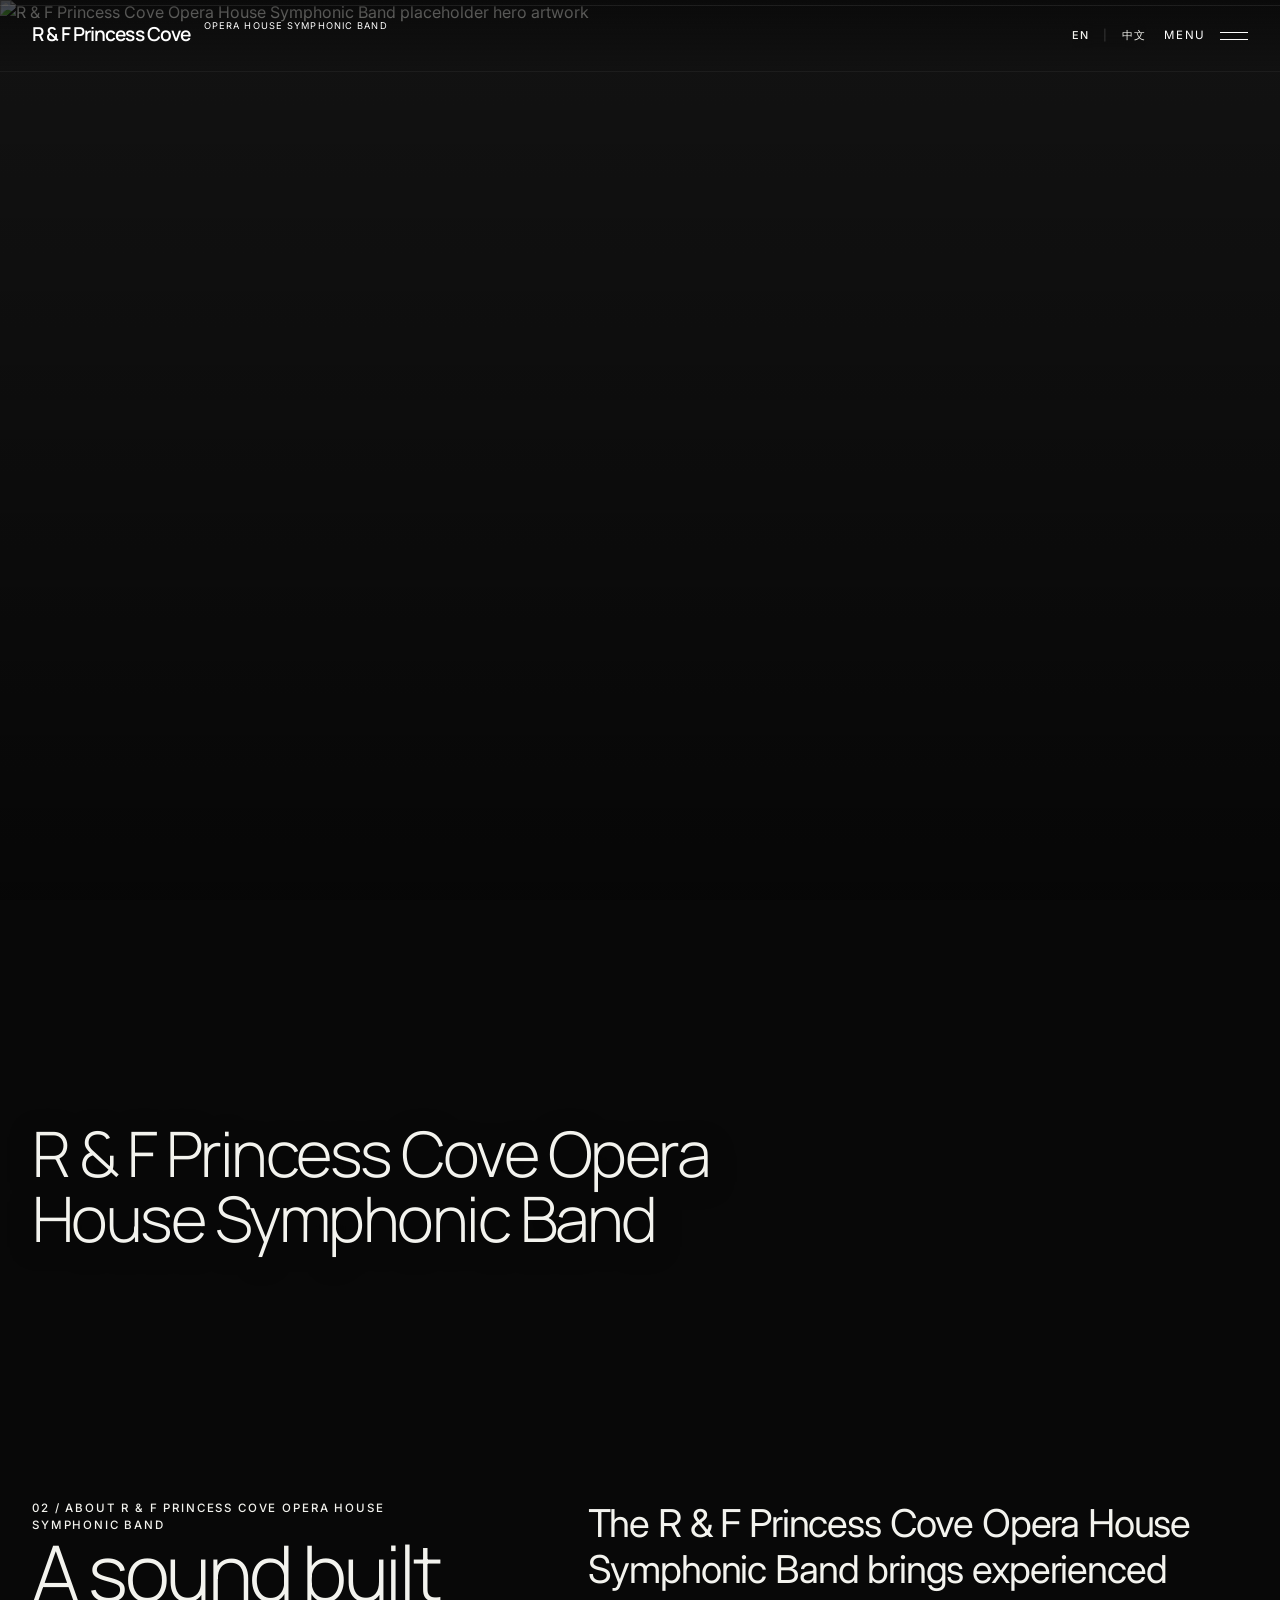
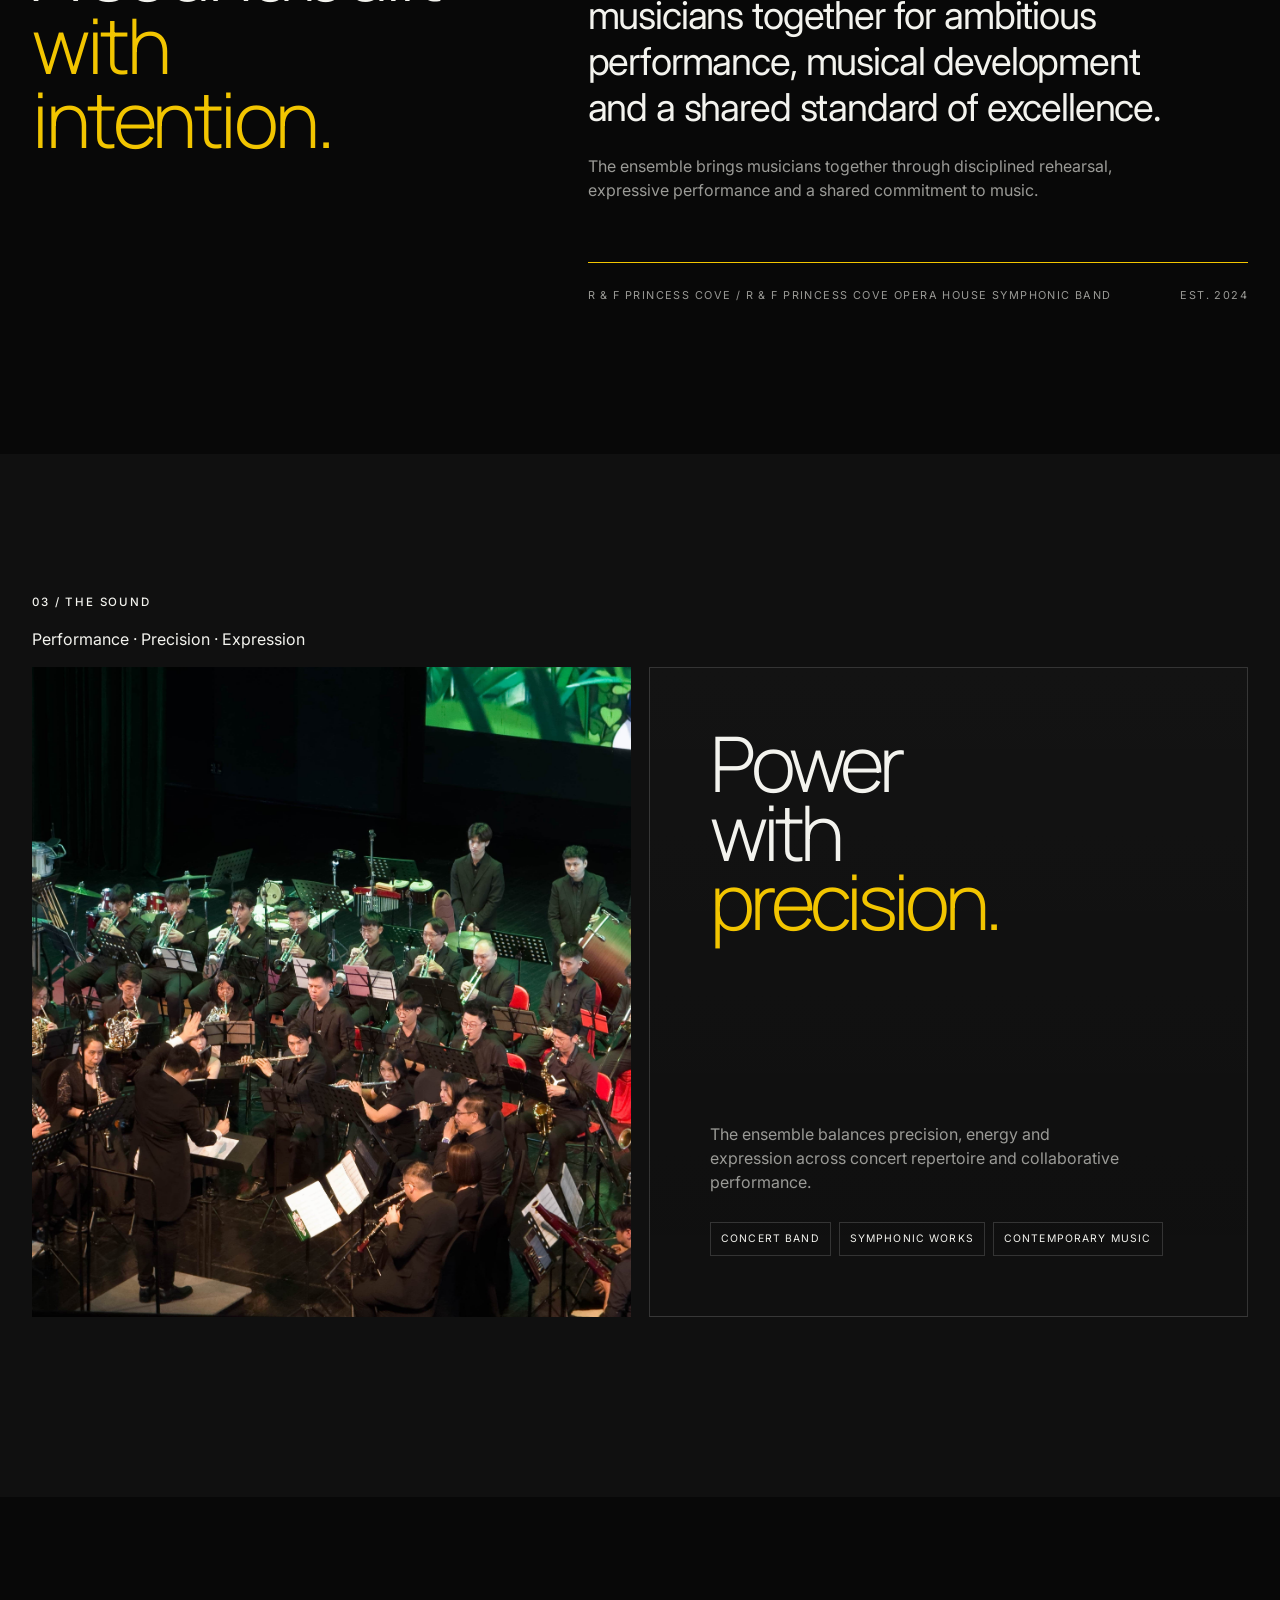
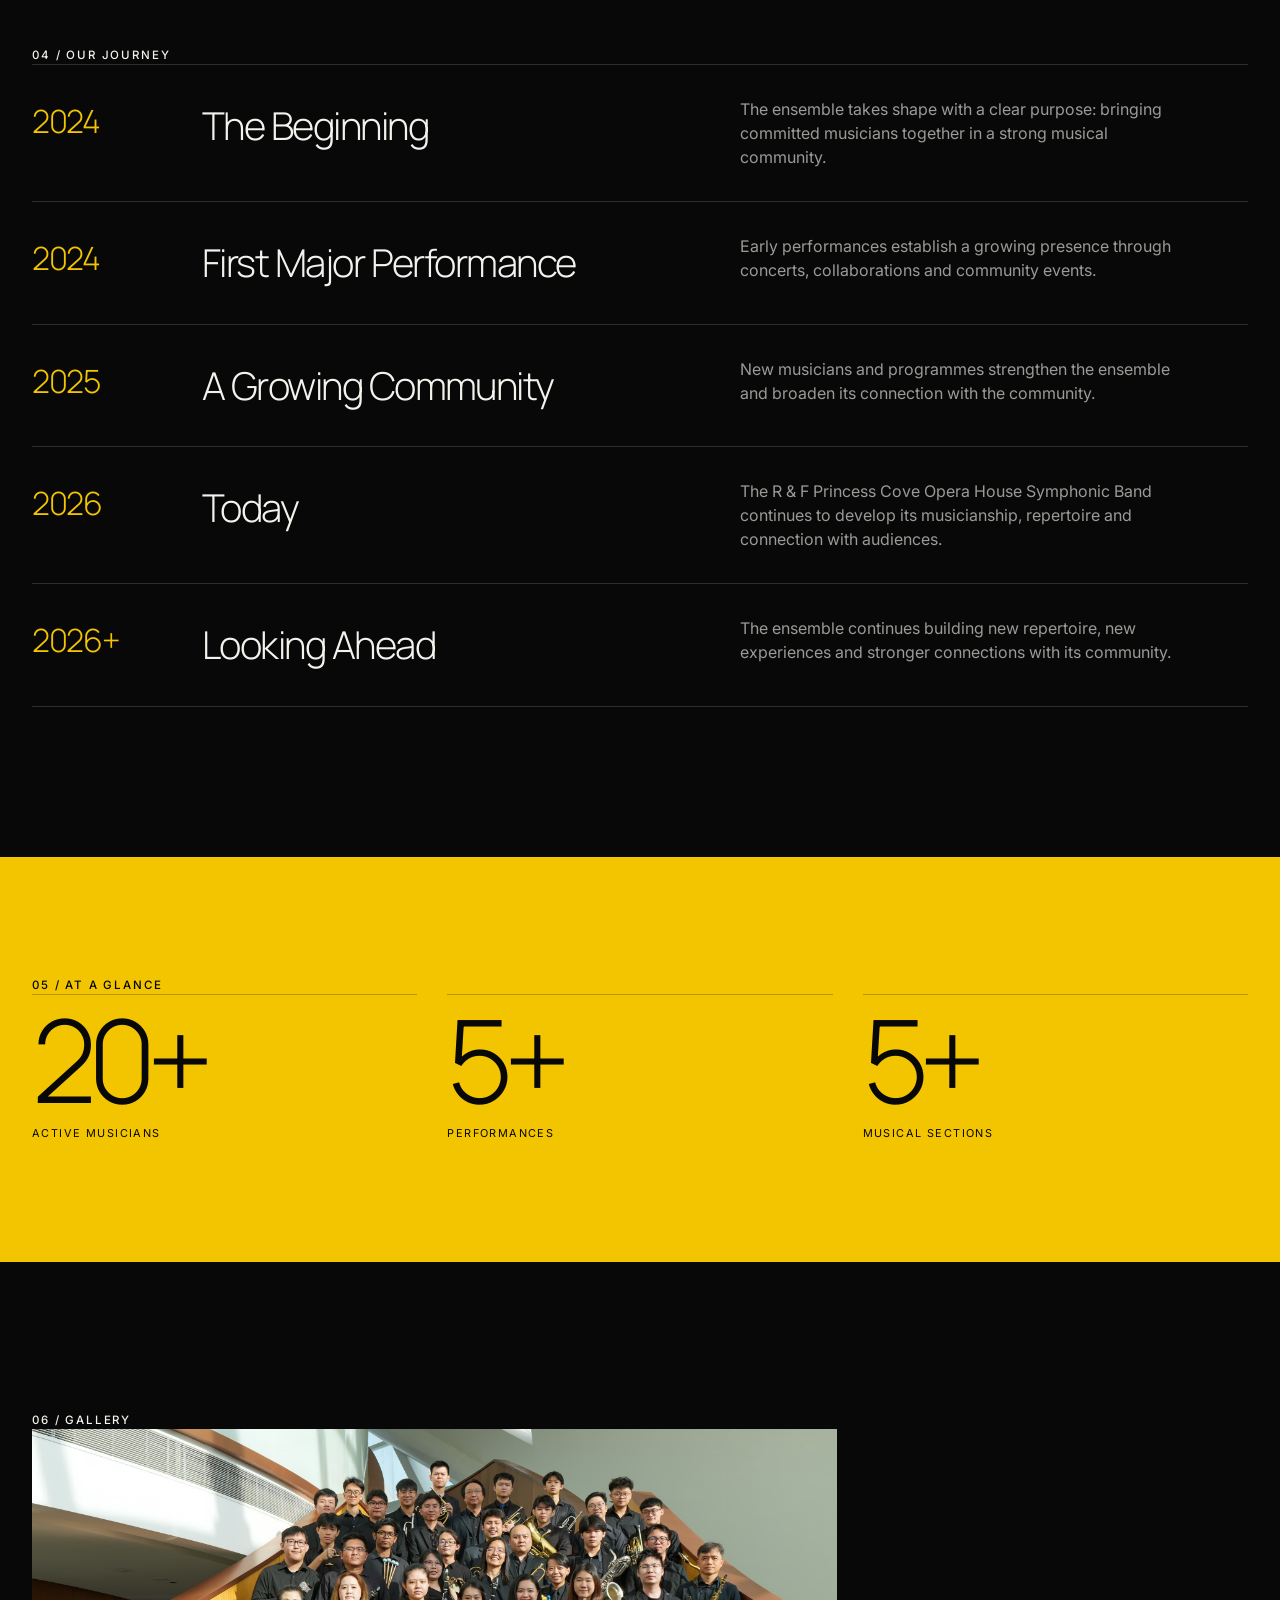
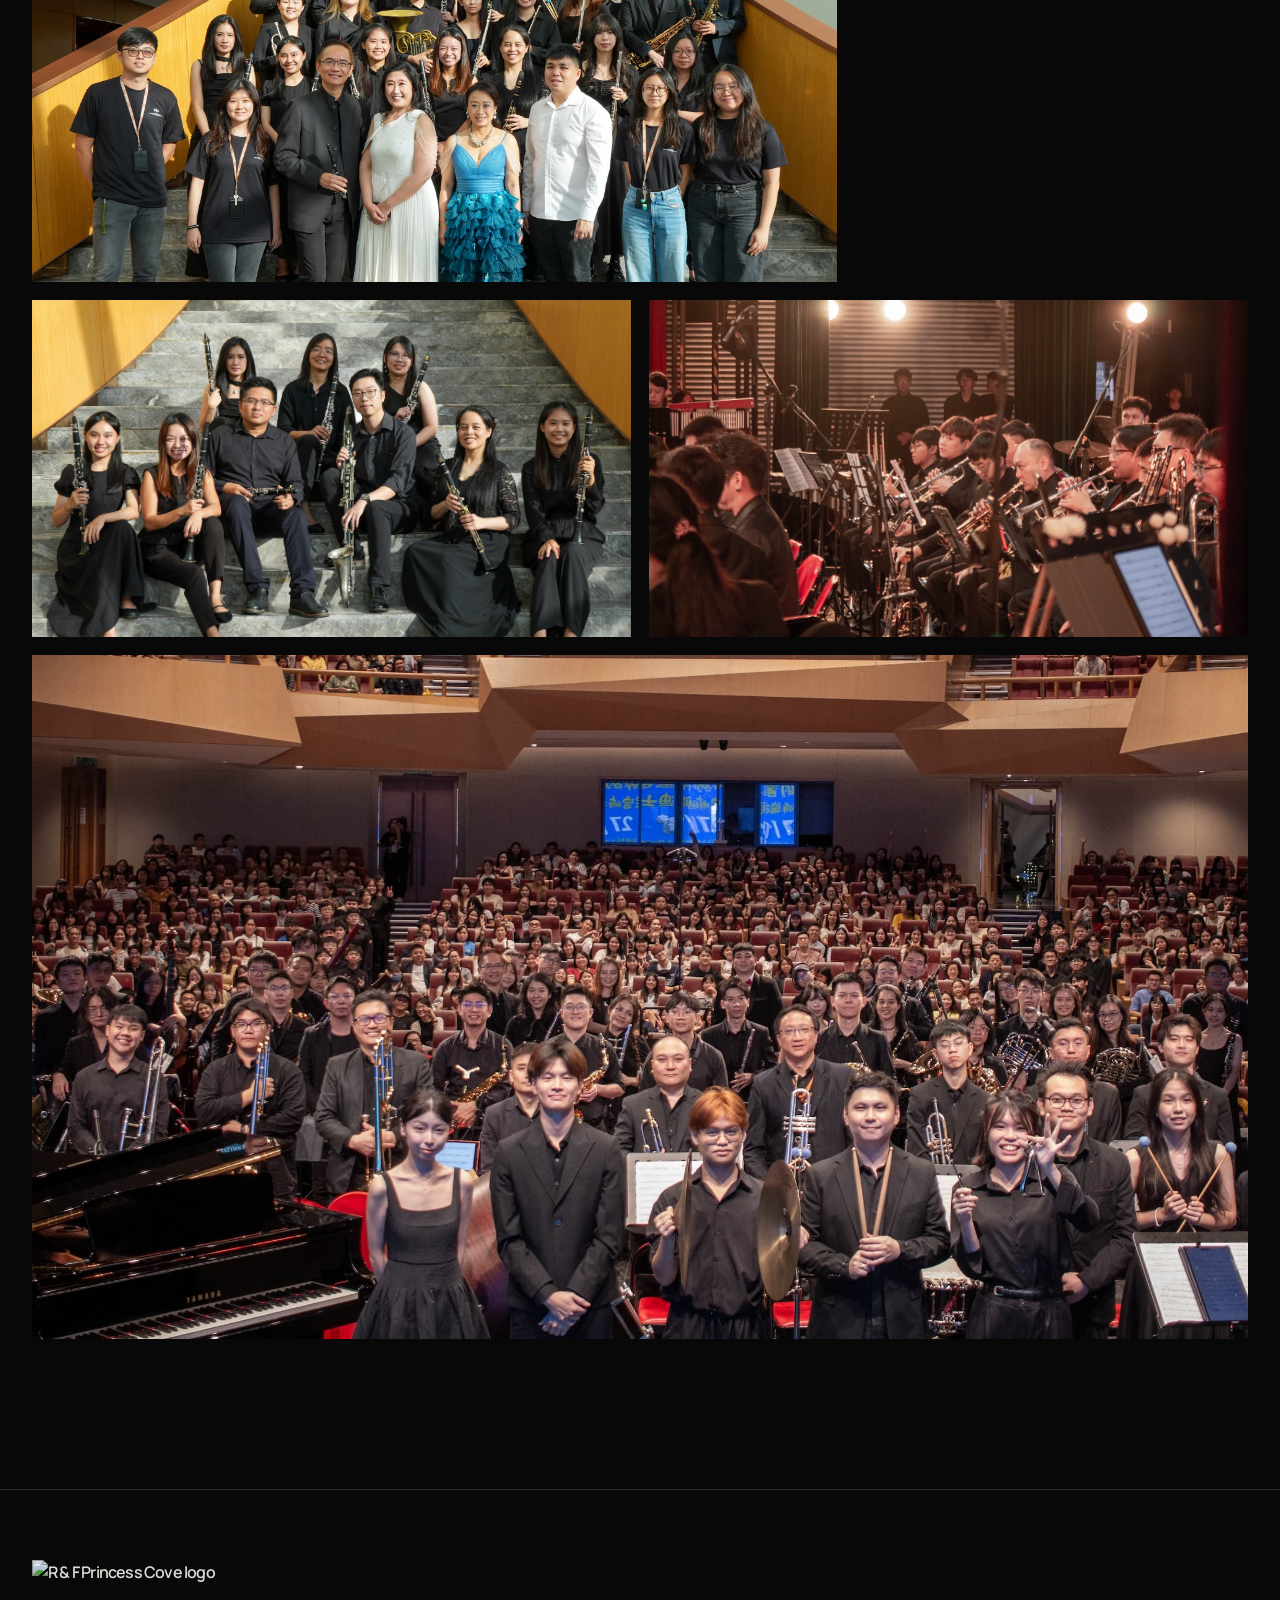
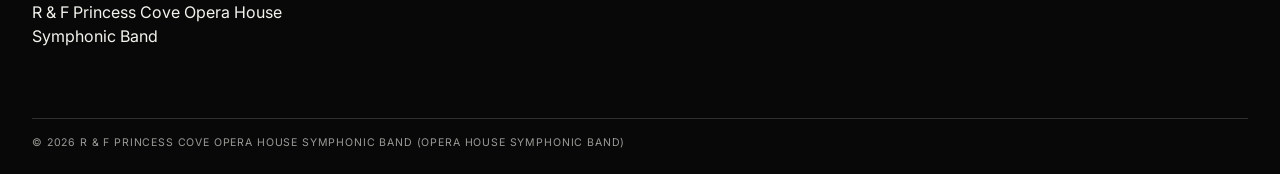
==== commit 9b58a0b8: "Update website" ====
--- a/master-band.html
+++ b/master-band.html
@@ -21,7 +21,7 @@
 <main id="main-content">
 <section class="band-hero">
 <div class="band-hero-media" data-band-hero="">
-<div class="media-placeholder master-placeholder"><img alt="R &amp; F Princess Cove Opera House Symphonic Band placeholder hero artwork" src="assets/images/master/hero.JPG"/></div>
+<div class="media-placeholder master-placeholder"><img alt="R &amp; F Princess Cove Opera House Symphonic Band placeholder hero artwork" src="assets/images/master/hero.jpg"/></div>
 <div class="band-hero-overlay"></div>
 </div>
 <div class="band-hero-content">
@@ -50,12 +50,12 @@
 <div class="container">
 <div class="section-heading-row">
 <p class="eyebrow" data-bilingual="" data-en="03 / The Sound" data-zh="03 / 音乐表现">03 / The Sound</p>
-<p class="section-note" data-bilingual="" data-en="Performance · Precision · Expression" data-zh="精准 · 的演奏">Performance · Precision · Expression</p>
+<p class="section-note" data-bilingual="" data-en="Performance · Precision · Expression" data-zh="精准 · 表现 · 表达">Performance · Precision · Expression</p>
 </div>
 <div class="sound-grid">
 <div class="sound-feature media-placeholder master-placeholder"><img alt="R &amp; F Princess Cove Opera House Symphonic Band performance placeholder" loading="lazy" src="assets/images/master/Band00.jpg"/></div>
 <div class="sound-copy">
-<h2 class="master-sound-title"><span data-bilingual="" data-en="Power" data-zh="掌握">Power</span><br/><span data-bilingual="" data-en="with" data-zh="精准的">with</span><br/><em data-bilingual="" data-en="precision." data-zh="演奏">precision.</em></h2>
+<h2 class="master-sound-title"><span data-bilingual="" data-en="Power" data-zh="以精准">Power</span><br/><span data-bilingual="" data-en="with" data-zh="诠释">with</span><br/><em data-bilingual="" data-en="precision." data-zh="力量">precision.</em></h2>
 <div>
 <p data-bilingual="" data-en="The ensemble balances precision, energy and expression across concert repertoire and collaborative performance." data-zh="乐团在音乐会曲目与合作演出中，兼顾精准、能量与表现力。">The ensemble balances precision, energy and expression across concert repertoire and collaborative performance.</p>
 <div class="sound-tags" style="margin-top:28px;">
@@ -109,20 +109,20 @@
 <section class="band-gallery">
 <div class="container">
 <div class="section-heading-row">
-<p class="eyebrow" data-bilingual="" data-en="07 / Gallery" data-zh="07 / 相册">07 / Gallery</p>
+<p class="eyebrow" data-bilingual="" data-en="06 / Gallery" data-zh="06 / 相册">06 / Gallery</p>
 </div>
 <div class="band-gallery-grid">
-<div class="band-gallery-tile large media-placeholder master-placeholder"><img alt="R &amp; F Princess Cove Opera House Symphonic Band concert placeholder" loading="lazy" src="assets/images/master/Band01.jpg"/></div>
-<div class="band-gallery-tile media-placeholder"><img alt="R &amp; F Princess Cove Opera House Symphonic Band rehearsal placeholder" loading="lazy" src="assets/images/master/Band02.jpg"/></div>
-<div class="band-gallery-tile tall media-placeholder"><img alt="R &amp; F Princess Cove Opera House Symphonic Band section placeholder" loading="lazy" src="assets/images/master/Band03.jpg"/></div>
-<div class="band-gallery-tile wide media-placeholder"><img alt="R &amp; F Princess Cove Opera House Symphonic Band community placeholder" loading="lazy" src="assets/images/master/Band04.jpg"/></div>
+<div class="band-gallery-tile band-gallery-large media-placeholder"><img alt="R &amp; F Princess Cove Opera House Symphonic Band concert placeholder" loading="lazy" src="assets/images/master/Band01.jpg"/></div>
+<div class="band-gallery-tile band-gallery-medium media-placeholder"><img alt="R &amp; F Princess Cove Opera House Symphonic Band rehearsal placeholder" loading="lazy" src="assets/images/master/Band02.jpg"/></div>
+<div class="band-gallery-tile band-gallery-medium media-placeholder"><img alt="R &amp; F Princess Cove Opera House Symphonic Band section placeholder" loading="lazy" src="assets/images/master/Band03.jpg"/></div>
+<div class="band-gallery-tile band-gallery-wide media-placeholder"><img alt="R &amp; F Princess Cove Opera House Symphonic Band community placeholder" loading="lazy" src="assets/images/master/Band04.jpg"/></div>
 </div>
 </div>
 </section>
 <section class="band-cta section-dark">
 <div class="container band-cta-inner">
 <div class="band-cta-copy">
-<p class="eyebrow" data-bilingual="" data-en="08 / Interested in joining?" data-zh="08 / 有兴趣加入？">08 / Interested in joining?</p>
+<p class="eyebrow" data-bilingual="" data-en="07 / Interested in joining?" data-zh="07 / 有兴趣加入？">07 / Interested in joining?</p>
 <h2 class="display-title"><span data-bilingual="" data-en="Find your place" data-zh="找到属于你的">Find your place</span><br/><em data-bilingual="" data-en="in the R &amp; F Princess Cove Opera House Symphonic Band." data-zh="查丽苏菲雅歌剧院管乐团中的位置。">in the R &amp; F Princess Cove Opera House Symphonic Band.</em></h2>
 <p data-bilingual="" data-en="Interested musicians can use the contact information provided by the organisation to learn more about membership and enquiries." data-zh="有兴趣的乐手可通过网站提供的负责人资讯，了解加入方式及相关咨询。">Interested musicians can use the contact information provided by the organisation to learn more about membership and enquiries.</p>
 </div>
@@ -143,19 +143,5 @@
 <script src="https://cdn.jsdelivr.net/npm/gsap@3.13.0/dist/ScrollTrigger.min.js"></script>
 <script src="js/language.js"></script>
 <script src="js/navigation.js"></script>
-<script>
-    if (window.gsap) {
-      gsap.registerPlugin(ScrollTrigger);
-      const media = document.querySelector('[data-band-hero]');
-      const title = document.querySelector('[data-band-title]');
-      const line = document.querySelector('.band-hero-scroll .scroll-line');
-      gsap.timeline({scrollTrigger:{trigger:'.band-hero',start:'top top',end:'bottom bottom',scrub:1}})
-        .to(media,{scale:.80,borderRadius:18,ease:'none'},0)
-        .to(line,{scaleY:0,transformOrigin:'top',ease:'none'},0);
-      gsap.utils.toArray('.timeline-item, .activity, .band-gallery-tile').forEach((el,i)=>{
-        gsap.from(el,{y:45,opacity:0,duration:.8,ease:'power3.out',scrollTrigger:{trigger:el,start:'top 84%',once:true},delay:(i%4)*.03});
-      });
-    }
-  </script>
 </body>
 </html>
--- a/css/components.css
+++ b/css/components.css
@@ -175,18 +175,11 @@
 }
 
 
-/* V7 header state */
-.site-header.is-scrolled {
-  background: rgba(8,8,8,.72);
-  backdrop-filter: blur(14px);
-  -webkit-backdrop-filter: blur(14px);
-}
+
 .site-header.is-scrolled::after { opacity: .8; }
 .menu-overlay { overscroll-behavior: contain; }
 .menu-links a[aria-current="page"] { color: var(--yellow); }
-@media (max-width: 700px) {
-  .site-header.is-scrolled { background: rgba(8,8,8,.82); }
-}
+
 
 /* V8 menu redesign ------------------------------------------------------- */
 .menu-overlay {
@@ -420,7 +413,7 @@
 
 /* V11 MENU: solid legibility over colourful photography */
 .site-header{z-index:120;mix-blend-mode:normal;background:linear-gradient(180deg,rgba(8,8,8,.76),rgba(8,8,8,0));border-bottom:1px solid rgba(243,243,238,.08);padding:20px 32px;}
-.site-header.is-scrolled{background:rgba(8,8,8,.86);}
+
 .header-controls{display:flex;align-items:center;gap:18px;}
 .language-toggle{order:1;background:transparent;border:0;color:var(--white);padding:7px 0;cursor:pointer;font:500 .68rem/1 var(--body);letter-spacing:.10em;}
 .language-toggle:hover{color:var(--yellow);}
--- a/css/band.css
+++ b/css/band.css
@@ -84,12 +84,13 @@
 .activity-title { font-family:var(--display); font-size:clamp(1.2rem, 2vw, 1.8rem); font-weight:300; letter-spacing:-.03em; }
 .activity-arrow { color:var(--gray); }
 
-.band-gallery { padding:140px 0 180px; background:var(--black-soft); }
-.band-gallery-grid { display:grid; grid-template-columns:1.4fr .6fr 1fr; gap:16px; align-items:start; }
-.band-gallery-tile { min-height:360px; }
-.band-gallery-tile.large { grid-column:span 2; min-height:650px; }
-.band-gallery-tile.tall { min-height:540px; }
-.band-gallery-tile.wide { grid-column:span 2; min-height:330px; }
+.band-gallery-grid {display: grid;grid-template-columns: repeat(12, 1fr);gap: 18px;align-items: start;}
+.band-gallery-tile {aspect-ratio: 16 / 9;overflow: hidden;min-height: 0;}
+.band-gallery-tile img {width: 100%;height: 100%;object-fit: cover;}
+.band-gallery-large {grid-column: span 8;}
+.band-gallery-medium {grid-column: span 6;}
+.band-gallery-small {grid-column: span 4;}
+.band-gallery-wide {grid-column: span 12;}
 
 .band-cta { padding: 160px 0 180px; }
 .band-cta-inner { display:flex; justify-content:space-between; gap:60px; align-items:flex-end; }
@@ -97,30 +98,18 @@
 .band-cta-copy p { max-width:600px; color:var(--gray); }
 
 @media (max-width: 900px) {
-  .band-intro-grid, .sound-grid, .activity-grid { grid-template-columns:1fr; }
-  .sound-copy { min-height:440px; }
-  .timeline-item { grid-template-columns:90px 1fr; }
-  .timeline-item p { grid-column:2; }
-  .band-number-grid { grid-template-columns:1fr 1fr; }
-  .band-gallery-grid { grid-template-columns:1fr 1fr; }
-  .band-gallery-tile.large, .band-gallery-tile.wide { grid-column:span 2; }
-  .band-cta-inner { flex-direction:column; align-items:flex-start; }
-}
-
-@media (max-width: 620px) {
-  .band-hero { min-height:140vh; }
-  .band-hero-content { padding-bottom:13vh; }
-  .band-hero-title { font-size:clamp(4.2rem, 22vw, 7rem); }
-  .band-hero-meta { flex-direction:column; align-items:flex-start; }
-  .band-intro, .sound-section, .timeline-section, .activity-section, .band-gallery { padding:100px 0; }
-  .band-numbers { padding:90px 0; }
-  .band-number-grid { grid-template-columns:1fr; gap:48px; }
-  .band-gallery-grid { grid-template-columns:1fr; }
-  .band-gallery-tile.large, .band-gallery-tile.wide { grid-column:auto; min-height:440px; }
-  .band-gallery-tile, .band-gallery-tile.tall { min-height:300px; }
-  .sound-copy { padding:34px; }
-  .timeline-item { grid-template-columns:62px 1fr; gap:16px; }
-}
+  .gallery-large {grid-column: span 8;}
+  .gallery-medium {grid-column: span 6;}
+  .gallery-small {grid-column: span 4;}
+  .gallery-wide {grid-column: span 12;}}
+
+@media (max-width: 620px) {
+  .gallery-grid {grid-template-columns: 1fr;}
+  .gallery-large,
+  .gallery-medium,
+  .gallery-small,
+  .gallery-wide {grid-column: auto;}}
+
 
 /* V5 band-page refinement */
 .band-hero-media { box-shadow: inset 0 -140px 140px rgba(0,0,0,.25); }
@@ -234,3 +223,33 @@
 .master-sound-title { font-size: clamp(3rem, 5vw, 6rem); line-height: .94; }
 @media (max-width: 900px) { .band-hero-title { max-width: calc(100vw - 48px); font-size: clamp(2rem, 7vw, 4.5rem); } }
 @media (max-width: 620px) { .band-hero-title { max-width: calc(100vw - 36px); font-size: clamp(1.8rem, 9vw, 3.5rem); } }
+@media (max-width: 620px) {
+
+  .band-hero-media {
+    position: sticky;
+    top: 76px;
+
+    width: calc(100vw - 24px);
+    height: auto;
+    aspect-ratio: 16 / 9;
+
+    margin-left: 12px;
+    margin-right: 12px;
+
+    border-radius: 18px;
+    overflow: hidden;
+  }
+
+  .band-hero-media .media-placeholder {
+    width: 100%;
+    height: 100%;
+    min-height: 0;
+  }
+
+  .band-hero-media .media-placeholder img {
+    width: 100%;
+    height: 100%;
+    object-fit: cover;
+    object-position: center;
+  }
+}
